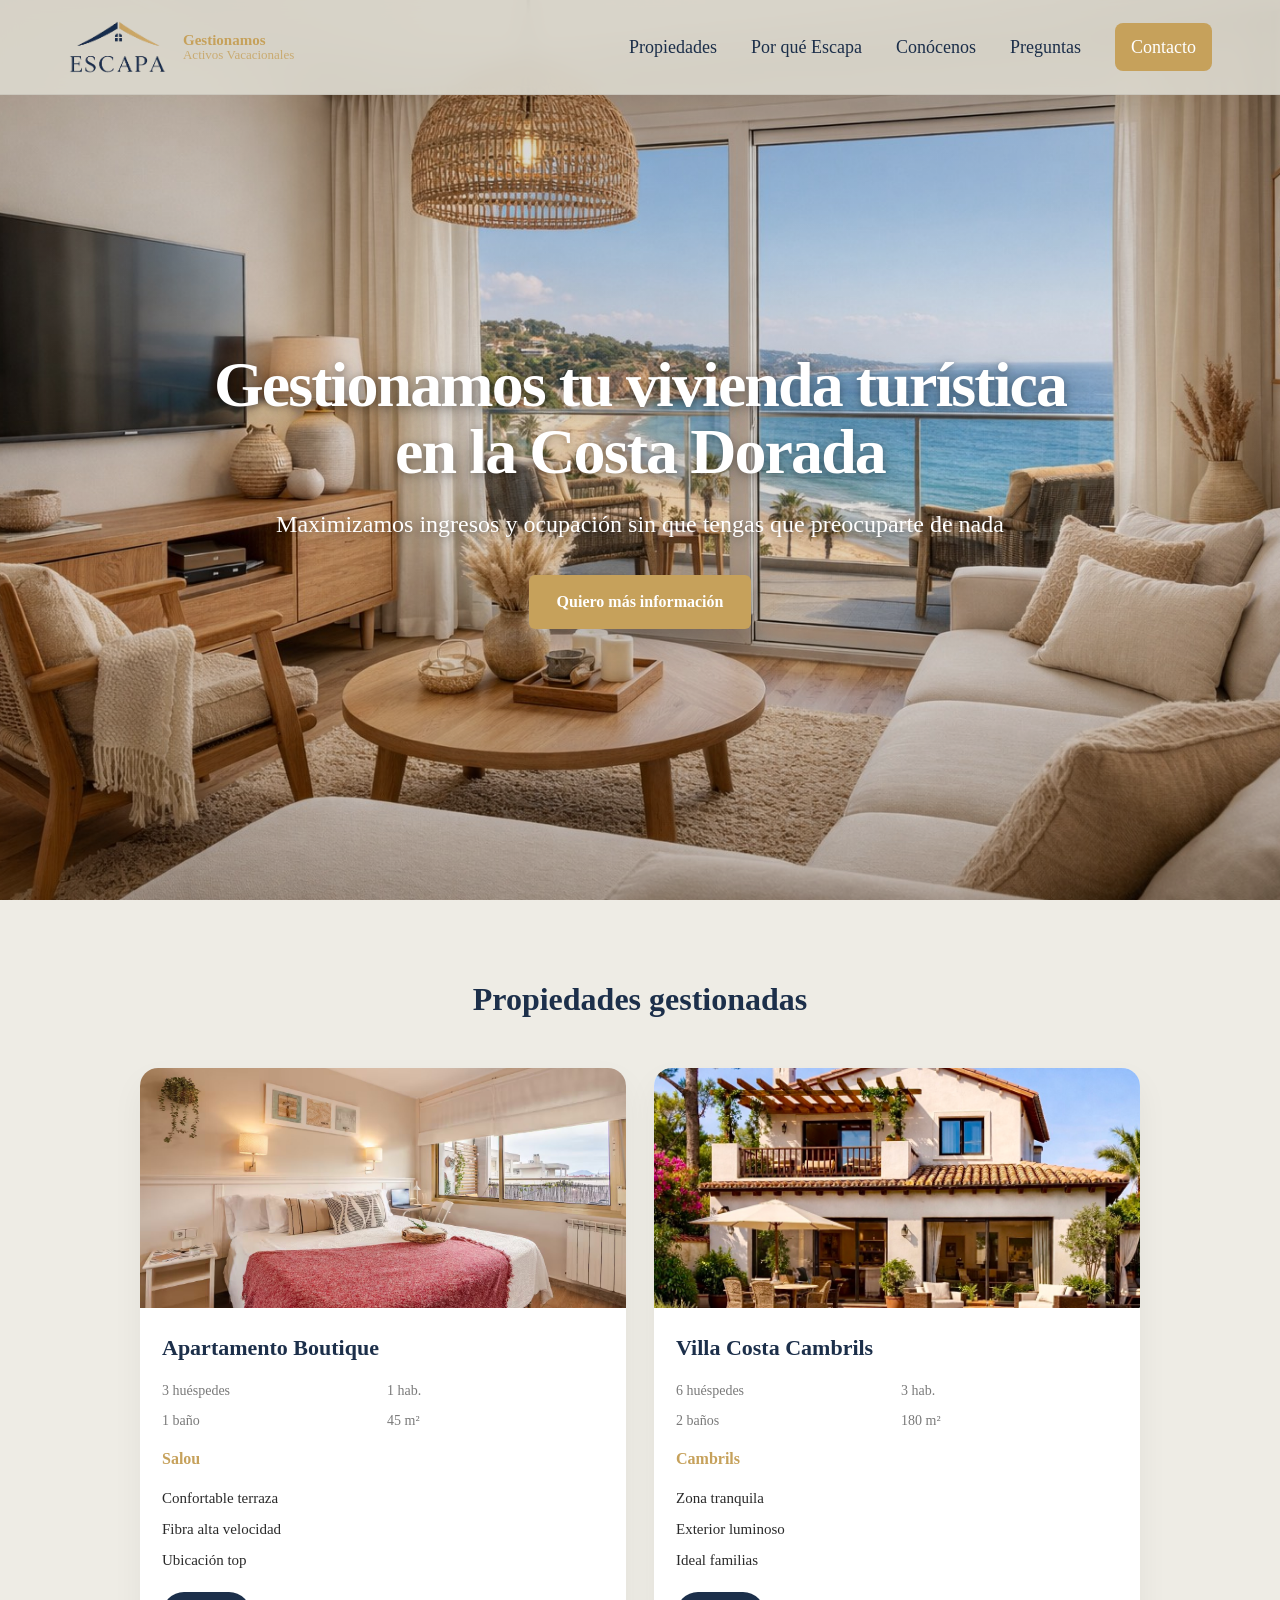
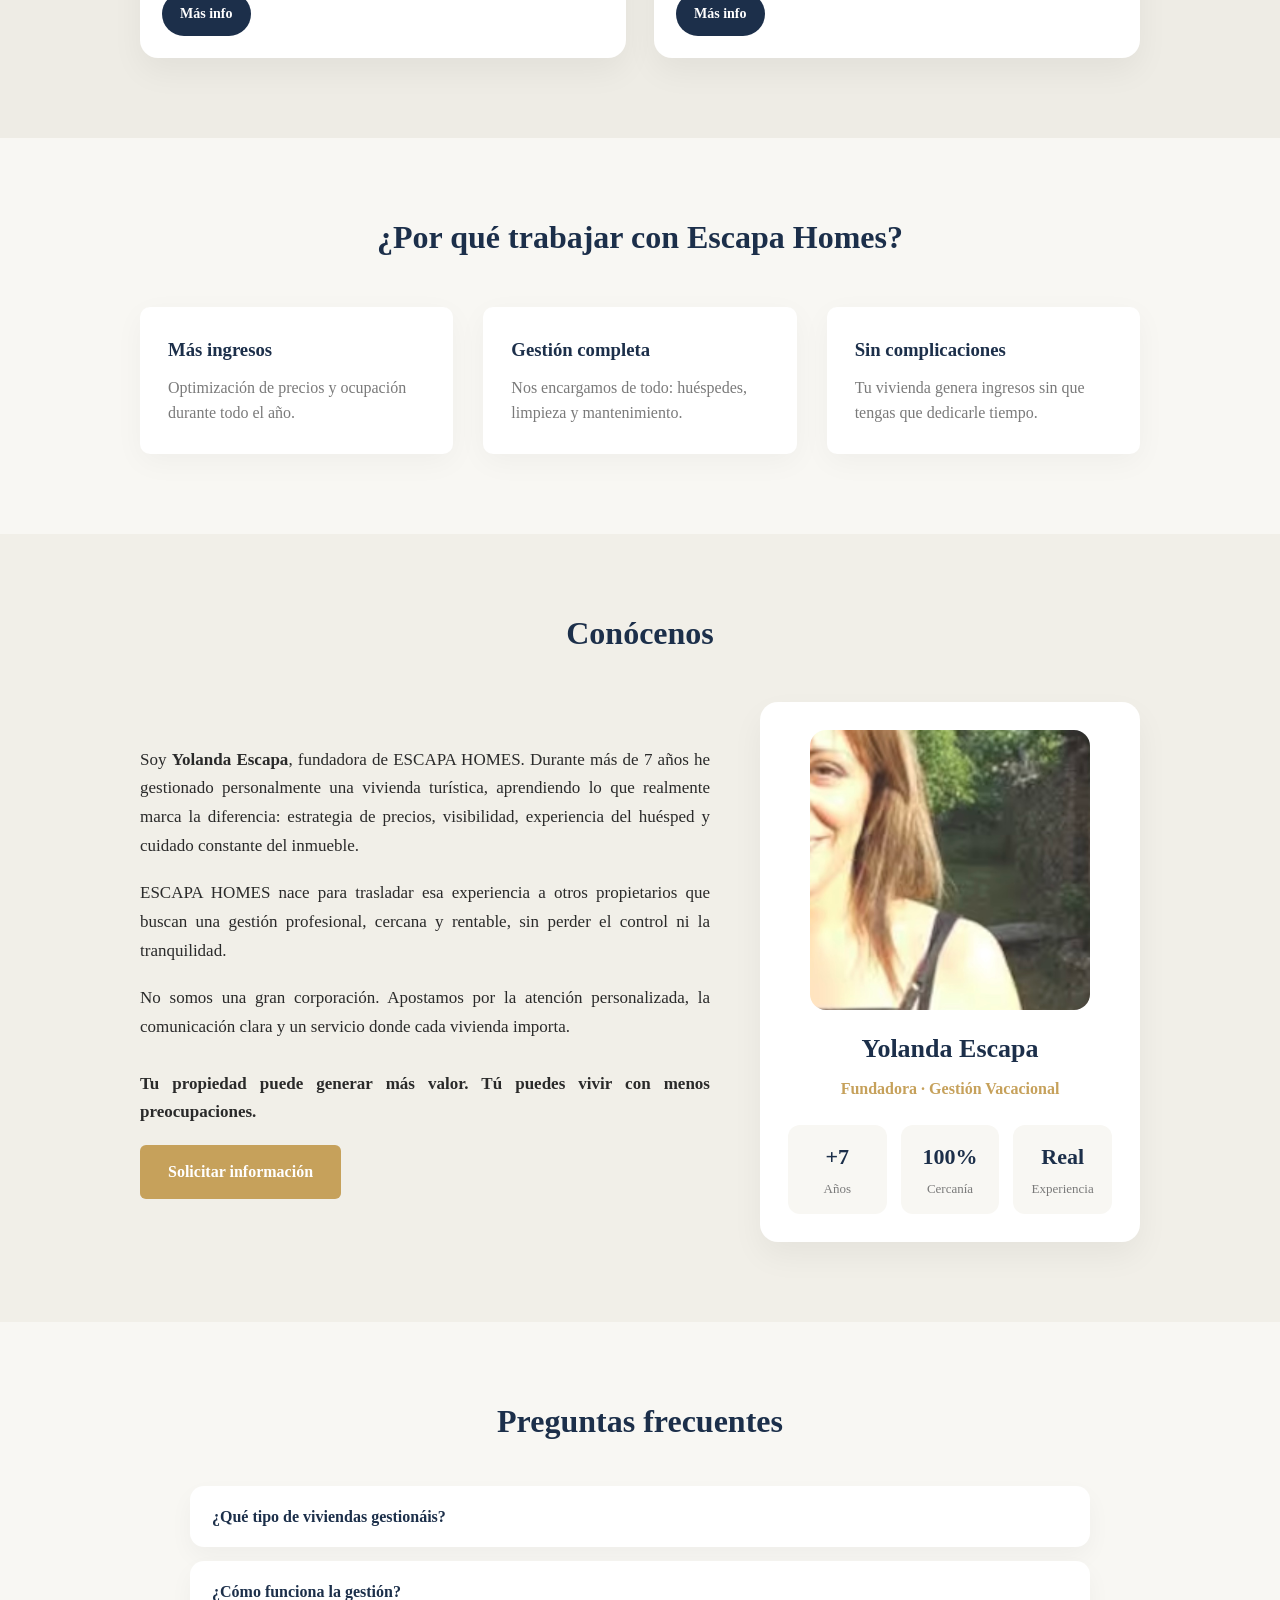
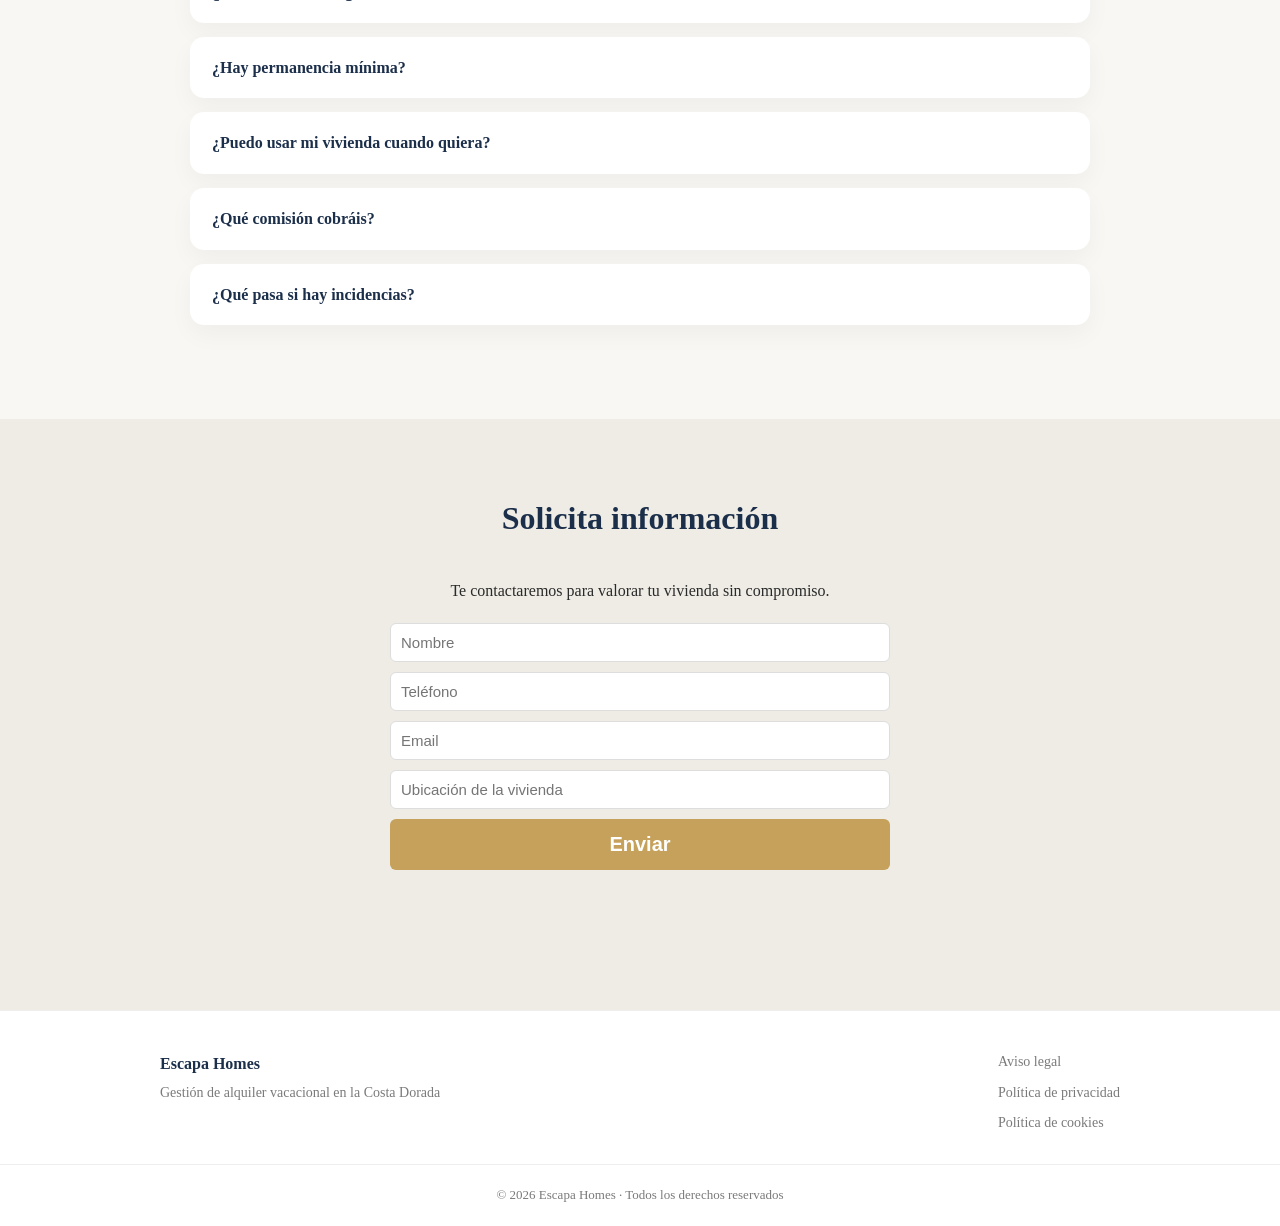
==== index.html @ 03f33bbc "Mejoras variasv2" ====
<!DOCTYPE html>
<html lang="es">

<head>
  <meta charset="UTF-8">
  <meta name="viewport" content="width=device-width, initial-scale=1.0">
  
  <title>Escapa Homes | Gestión de alquiler vacacional en Salou y Costa Dorada</title>
  
  <meta name="description" content="Gestionamos viviendas turísticas en Salou, Cambrils y Costa Dorada para maximizar ingresos, ocupación y tranquilidad del propietario. Servicio profesional de alquiler vacacional sin complicaciones.">
  
  <meta name="robots" content="index,follow,max-image-preview:large,max-snippet:-1,max-video-preview:-1">
  <meta name="author" content="Escapa Homes">
  <meta name="theme-color" content="#1C2F4A">
  
  <link rel="canonical" href="https://escapahomes.com/">
  <link rel="icon" href="/favicon.png">
  <link rel="apple-touch-icon" href="/favicon.png">
  <link rel="stylesheet" href="/css/styles.css">
  
  <!-- GEO / LOCAL SEO -->
  <meta name="geo.region" content="ES-CT">
  <meta name="geo.placename" content="Salou">
  <meta name="geo.position" content="41.0766;1.1416">
  <meta name="ICBM" content="41.0766,1.1416">
  
  <!-- OPEN GRAPH -->
  <meta property="og:locale" content="es_ES">
  <meta property="og:type" content="website">
  <meta property="og:site_name" content="Escapa Homes">
  <meta property="og:title" content="Escapa Homes | Gestión de alquiler vacacional en Costa Dorada">
  <meta property="og:description" content="Maximizamos ingresos y ocupación de tu vivienda turística en Salou, Cambrils y alrededores. Gestión profesional y cercana.">
  <meta property="og:url" content="https://escapahomes.com/">
  <meta property="og:image" content="https://escapahomes.com/img/og-escapa.jpg">
  <meta property="og:image:secure_url" content="https://escapahomes.com/img/og-escapa.jpg">
  <meta property="og:image:width" content="1200">
  <meta property="og:image:height" content="630">
  <meta property="og:image:alt" content="Escapa Homes - Gestión de alquiler vacacional en Costa Dorada">
  
  <!-- TWITTER / X -->
  <meta name="twitter:card" content="summary_large_image">
  <meta name="twitter:title" content="Escapa Homes | Gestión de alquiler vacacional">
  <meta name="twitter:description" content="Convierte tu vivienda en una fuente de ingresos optimizada en Costa Dorada.">
  <meta name="twitter:image" content="https://escapahomes.com/img/og-escapa.jpg">
  
  <!-- KEYWORDS (secundario, no crítico) -->
  <meta name="keywords" content="gestión alquiler vacacional Salou, gestión Airbnb Salou, gestión apartamentos Cambrils, alquiler turístico Costa Dorada, property management Salou, gestor Airbnb Cambrils">
  
  <!-- SCHEMA JSON-LD -->
  <script type="application/ld+json">
  {
    "@context":"https://schema.org",
    "@type":"LocalBusiness",
    "name":"Escapa Homes",
    "url":"https://escapahomes.com/",
    "image":"https://escapahomes.com/img/og-escapa.jpg",
    "description":"Gestión de viviendas turísticas en Salou, Cambrils y Costa Dorada para maximizar ingresos y ocupación.",
    "areaServed":[
      {"@type":"Place","name":"Salou"},
      {"@type":"Place","name":"Cambrils"},
      {"@type":"Place","name":"Costa Dorada"}
    ],
    "address":{
      "@type":"PostalAddress",
      "addressCountry":"ES",
      "addressRegion":"Tarragona"
    }
  }
  </script>
  
  </head>

<body>

  <header class="site-header">

    <nav class="nav">
      <div class="nav-inner">
  
        <!-- IZQUIERDA -->
        <div class="brand">
  
          <img src="/img/logoEscapa2.png" alt="Escapa Homes" class="nav-logo">
  
          <div class="brand-text">
            <p class="brand-top">Gestionamos</p>
            <p class="brand-bottom">Activos Vacacionales</p>
          </div>
  
        </div>
  
        <!-- DESKTOP -->
        <div class="nav-right">
          <a href="#propiedades">Propiedades</a>
          <a href="#servicios">Por qué Escapa</a>
          <a href="#conocenos">Conócenos</a>
          <a href="#faq">Preguntas</a>
          <a href="#formulario" class="nav-cta">Contacto</a>
        </div>
  
        <!-- MOBILE BUTTON -->
        <button class="menu-toggle" aria-label="Abrir menú">
          <span></span>
          <span></span>
          <span></span>
        </button>
  
      </div>
  
      <!-- MOBILE MENU -->
      <div class="mobile-menu">
        <a href="#propiedades">Propiedades</a>
        <a href="#servicios">Por qué Escapa</a>
        <a href="#conocenos">Conócenos</a>
        <a href="#faq">Preguntas</a>
        <a href="#formulario">Contacto</a>
      </div>
  
    </nav>
  
  </header>

  <section class="hero">
    <div class="hero-bg"></div>
    <div class="hero-overlay"></div>
    <div class="hero-content">
      <h1>Gestionamos tu vivienda turística en la Costa Dorada</h1>
      <p>
        Maximizamos ingresos y ocupación sin que tengas que preocuparte de nada
      </p>
      <a href="#formulario" class="cta hero-cta">
        Quiero más información
      </a>
    </div>
  </section>

  <section class="section" id="propiedades">
    <div class="section-inner">
  
      <h2>Propiedades gestionadas</h2>
  
      <div class="propiedades-grid">
  
        <article class="property-card">
          <img src="img/vivienda1.jpg" alt="Ático Premium">
  
          <div class="property-body">
            <h3>Apartamento Boutique</h3>
  
            <div class="property-meta">
              <span>3 huéspedes</span>
              <span>1 hab.</span>
              <span>1 baño</span>
              <span>45 m²</span>
            </div>
  
            <p class="property-location">Salou</p>
  
            <ul class="property-list">
              <li>Confortable terraza</li>
              <li>Fibra alta velocidad</li>
              <li>Ubicación top</li>
            </ul>
  
            <a href="#" class="property-btn">Más info</a>
          </div>
        </article>
  
        <article class="property-card">
          <img src="img/vivienda2.jpg" alt="Casa Boutique">
  
          <div class="property-body">
            <h3>Villa Costa Cambrils</h3>
  
            <div class="property-meta">
              <span>6 huéspedes</span>
              <span>3 hab.</span>
              <span>2 baños</span>
              <span>180 m²</span>
            </div>
  
            <p class="property-location">Cambrils</p>
  
            <ul class="property-list">
              <li>Zona tranquila</li>
              <li>Exterior luminoso</li>
              <li>Ideal familias</li>
            </ul>
  
            <a href="#" class="property-btn">Más info</a>
          </div>
        </article>
  
      </div>
  
    </div>
  </section>


<section class="section" id="servicios">
  <div class="section-inner">
  <h2>¿Por qué trabajar con Escapa Homes?</h2>
  <div class="grid">
    <div class="card">
      <h3>Más ingresos</h3>
      <p>Optimización de precios y ocupación durante todo el año.</p>
    </div>
    <div class="card">
      <h3>Gestión completa</h3>
      <p>Nos encargamos de todo: huéspedes, limpieza y mantenimiento.</p>
    </div>
    <div class="card">
      <h3>Sin complicaciones</h3>
      <p>Tu vivienda genera ingresos sin que tengas que dedicarle tiempo.</p>
    </div>
  </div>
  </div>
</section>


<section class="section" id="conocenos">
  <div class="section-inner">

    <h2>Conócenos</h2>

    <div class="about-grid">

      <div class="about-text">
        <p>
          Soy <strong>Yolanda Escapa</strong>, fundadora de ESCAPA HOMES.
          Durante más de 7 años he gestionado personalmente una vivienda turística,
          aprendiendo lo que realmente marca la diferencia: estrategia de precios,
          visibilidad, experiencia del huésped y cuidado constante del inmueble.
        </p>

        <p>
          ESCAPA HOMES nace para trasladar esa experiencia a otros propietarios que
          buscan una gestión profesional, cercana y rentable, sin perder el control
          ni la tranquilidad.
        </p>

        <p>
          No somos una gran corporación. Apostamos por la atención personalizada,
          la comunicación clara y un servicio donde cada vivienda importa.
        </p>

        <p class="about-highlight">
          Tu propiedad puede generar más valor. Tú puedes vivir con menos preocupaciones.
        </p>

        <a href="#formulario" class="cta">Solicitar información</a>
      </div>

      <div class="about-card">
        <img src="img/yolanda.jpg" alt="Yolanda Escapa">

        <h3>Yolanda Escapa</h3>
        <p class="about-role">Fundadora · Gestión Vacacional</p>

        <div class="about-stats">
          <div>
            <strong>+7</strong>
            <span>Años</span>
          </div>

          <div>
            <strong>100%</strong>
            <span>Cercanía</span>
          </div>

          <div>
            <strong>Real</strong>
            <span>Experiencia</span>
          </div>
        </div>
      </div>

    </div>

  </div>
</section>


<section class="section" id="faq">
  <div class="section-inner">

    <h2>Preguntas frecuentes</h2>

    <div class="faq-list">

      <details>
        <summary>¿Qué tipo de viviendas gestionáis?</summary>
        <p>
          Viviendas con potencial turístico: apartamentos bien ubicados,
          casas familiares, villas y propiedades atractivas para estancias vacacionales.
        </p>
      </details>

      <details>
        <summary>¿Cómo funciona la gestión?</summary>
        <p>
          Nos ocupamos de reservas, precios, comunicación con huéspedes,
          coordinación de limpiezas y seguimiento operativo.
        </p>
      </details>

      <details>
        <summary>¿Hay permanencia mínima?</summary>
        <p>
          No trabajamos con permanencias rígidas. La colaboración se plantea
          con claridad y condiciones transparentes.
        </p>
      </details>

      <details>
        <summary>¿Puedo usar mi vivienda cuando quiera?</summary>
        <p>
          Sí. Las fechas de uso propio se coordinan previamente según el modelo
          de gestión acordado.
        </p>
      </details>

      <details>
        <summary>¿Qué comisión cobráis?</summary>
        <p>
          Depende del tipo de colaboración y de la vivienda.
          Siempre se explica de forma clara antes de empezar.
        </p>
      </details>

      <details>
        <summary>¿Qué pasa si hay incidencias?</summary>
        <p>
          Coordinamos la atención y buscamos solución rápida con seguimiento
          continuo para proteger la experiencia del huésped y tu tranquilidad.
        </p>
      </details>

    </div>

  </div>
</section>


<section class="section" id="formulario">
  <div class="section-inner">
  <h2>Solicita información</h2>
  <p style="text-align:center;margin-bottom:20px;">
    Te contactaremos para valorar tu vivienda sin compromiso.
  </p>

  <form style="max-width:500px;margin:auto;">
    <input type="text" placeholder="Nombre" required style="width:100%;padding:10px;margin-bottom:10px;">
    <input type="phone" placeholder="Teléfono" required style="width:100%;padding:10px;margin-bottom:10px;">
    <input type="email" placeholder="Email" required style="width:100%;padding:10px;margin-bottom:10px;">
    <input type="text" placeholder="Ubicación de la vivienda" style="width:100%;padding:10px;margin-bottom:10px;">
    <button class="cta" style="width:100%;border:none;">Enviar</button>
  </form>
  </div>
</section>

<footer class="footer">

    <div class="footer-container">
  
      <!-- Marca -->
      <div class="footer-brand">
        <p class="footer-title">Escapa Homes</p>
        <p class="footer-desc">
          Gestión de alquiler vacacional en la Costa Dorada
        </p>
      </div>
  
      <!-- Legal -->
      <div class="footer-legal">
        <a href="/aviso-legal.html">Aviso legal</a>
        <a href="/privacidad.html">Política de privacidad</a>
        <a href="/cookies.html">Política de cookies</a>
      </div>
  
    </div>
  
    <!-- Bottom -->
    <div class="footer-bottom">
      © <span id="year"></span> Escapa Homes · Todos los derechos reservados
    </div>
  
  </footer>
  
<script src="/js/main.js"></script>
</body>
</html>
---- css/styles.css ----
:root{
  --bg:#EEECE5;          
  --primary:#1C2F4A;     
  --accent:#C6A15B;      
  --text:#2A2A2A;        
  --muted:#7A7A7A;       /* --bg:#f6efe1; --primary:#131F3C; --accent:#BE9350; --text:#2b2b2b; --muted:#6b6b6b; */
}

section{
  scroll-margin-top:30px;
}

#servicios{
  background:#F8F7F3;
  width:100%;
}

  *{
    margin:0;
    padding:0;
    box-sizing:border-box;
  }
  
  body{
    font-family:-apple-system,BlinkMacSystemFont,"Segoe UI",Roboto;
    background:var(--bg);
    color:var(--text);
    line-height:1.6;
    -webkit-font-smoothing:antialiased;
  }
  
  header{
    display:flex;
    justify-content:center;
  }

/* HEADER */

.site-header{
  position:fixed;
  top:0;
  left:0;
  width:100%;
  z-index:1000;
}

.nav{
  width:100%;
  backdrop-filter:blur(10px);
  background:rgba(220,216,206,0.92);
  border-bottom:1px solid rgba(0,0,0,0.06);
}

.nav-inner{
  max-width:1200px;
  margin:auto;
  padding:18px 28px;

  display:flex;
  align-items:center;
  justify-content:space-between;
}

/* BRAND */

.brand{
  display:flex;
  align-items:center;
  gap:16px;
}

.nav-logo{
  height:58px;
  width:auto;
  object-fit:contain;
}

.brand-text{
  line-height:1.1;
}

.brand-top{
  font-size:15px;
  font-weight:600;
  color:var(--accent);
}

.brand-bottom{
  font-size:13px;
  color:var(--accent);
  opacity:.8;
}

/* LINKS */

.nav-right{
  display:flex;
  align-items:center;
  gap:34px;
}

.nav-right a{
  text-decoration:none;
  color:var(--primary);
  font-size:18px;
  font-weight:500;
  transition:opacity .2s ease;
}

.nav-right a:hover{
  opacity:.7;
}

.nav-cta{
  background:var(--accent);
  color:#fff !important;
  padding:10px 16px;
  border-radius:8px;
  font-weight:600;
}

/* MOBILE BUTTON */

.menu-toggle{
  display:none;
  width:44px;
  height:44px;
  border:none;
  background:#fff;
  border-radius:12px;
  cursor:pointer;

  align-items:center;
  justify-content:center;
  flex-direction:column;
  gap:5px;

  box-shadow:0 6px 20px rgba(0,0,0,0.06);
}

.menu-toggle span{
  width:18px;
  height:2px;
  background:var(--primary);
  display:block;
}

/* MOBILE MENU */

.mobile-menu{
  display:none;
  padding:0 20px 20px;
}

.mobile-menu a{
  display:block;
  background:#fff;
  margin-top:8px;
  padding:14px 16px;
  border-radius:12px;
  text-decoration:none;
  color:var(--primary);
  box-shadow:0 8px 20px rgba(0,0,0,0.04);
}

/* HERO OFFSET */

.hero{
  padding-top:120px;
}

/* RESPONSIVE */

@media(max-width:992px){

  .nav-right{
    display:none;
  }

  .menu-toggle{
    display:flex;
  }

  .mobile-menu.active{
    display:block;
  }

  .brand-text{
    display:none;
  }

  .nav-logo{
    height:54px;
  }
}
  
/* HERO PREMIUM */

.hero{
  position:relative;
  width:100%;
  min-height:100vh;
  overflow:hidden;

  display:flex;
  align-items:center;
  justify-content:center;
  text-align:center;

  padding:140px 20px 60px;
}

/* Imagen fondo */

.hero-bg{
  position:absolute;
  inset:0;

  background-image:url('/img/fotoPortada2.jpg');
  background-size:cover;
  background-position:center center;
  background-repeat:no-repeat;

  transform:scale(1.03);
}

/* Overlay suave SOLO para lectura */

.hero-overlay{
  position:absolute;
  inset:0;

  background:linear-gradient(
    to bottom,
    rgba(0,0,0,0.18),
    rgba(0,0,0,0.08),
    rgba(0,0,0,0.22)
  );
}

/* Contenido */

.hero-content{
  position:relative;
  z-index:2;
  max-width:880px;
  margin:auto;
}

.hero h1{
  font-size:64px;
  line-height:1.05;
  font-weight:600;
  letter-spacing:-0.03em;
  color:#fff;
  margin-bottom:22px;
  text-shadow:
    0 2px 8px rgba(0,0,0,0.35),
    0 8px 30px rgba(0,0,0,0.28);
}

.hero p{
  font-size:24px;
  line-height:1.4;
  max-width:760px;
  margin:0 auto 34px;
  color:#fff;
  font-weight:400;
  text-shadow:
    0 2px 6px rgba(0,0,0,0.30),
    0 6px 18px rgba(0,0,0,0.22);
}

/* CTA especial hero */

.hero-cta{
  font-size:16px;
  padding:15px 28px;
  border-radius:10px;

  box-shadow:0 12px 30px rgba(0,0,0,0.18);
}

/* RESPONSIVE */

@media(max-width:992px){

  .hero{
    padding-top:130px;
  }

  .hero h1{
    font-size:46px;
  }

  .hero p{
    font-size:20px;
  }
}

@media(max-width:768px){

  .hero{
    min-height:92vh;
    padding:120px 20px 50px;
  }

  .hero-bg{
    background-position:center center;
  }

  .hero h1{
    font-size:34px;
    line-height:1.12;
  }

  .hero p{
    font-size:18px;
    margin-bottom:28px;
  }

  .hero-cta{
    width:100%;
    max-width:320px;
  }
}

#propiedades h2{
  text-align:center;
  color:var(--primary);
  font-size:32px;
  margin-bottom:50px;
}

.propiedades-grid{
  display:grid;
  grid-template-columns:repeat(2,1fr);
  gap:28px;
}

.property-card{
  background:#fff;
  border-radius:18px;
  overflow:hidden;
  box-shadow:0 14px 32px rgba(0,0,0,0.05);
  transition:transform .25s ease;
}

.property-card:hover{
  transform:translateY(-4px);
}

.property-card img{
  width:100%;
  height:240px;
  object-fit:cover;
  display:block;
}

.property-body{
  padding:22px;
}

.property-body h3{
  font-size:22px;
  color:var(--primary);
  margin-bottom:14px;
}

.property-meta{
  display:grid;
  grid-template-columns:1fr 1fr;
  gap:8px;
  font-size:14px;
  color:var(--muted);
  margin-bottom:14px;
}

.property-location{
  color:var(--accent);
  font-weight:600;
  margin-bottom:14px;
}

.property-list{
  list-style:none;
  padding:0;
  margin:0 0 20px;
}

.property-list li{
  font-size:15px;
  color:var(--text);
  margin-bottom:7px;
}

.property-btn{
  display:inline-block;
  padding:11px 18px;
  background:var(--primary);
  color:#fff;
  text-decoration:none;
  border-radius:999px;
  font-size:14px;
  font-weight:600;
}

.property-btn:hover{
  opacity:.92;
}

@media(max-width:992px){
  .propiedades-grid{
    grid-template-columns:1fr 1fr;
  }
}

@media(max-width:768px){
  .propiedades-grid{
    grid-template-columns:1fr;
  }

  #propiedades h2{
    font-size:28px;
  }
}



  /* CTA */
  
  .cta{
    display:inline-block;
    background:var(--accent);
    color:white;
    padding:14px 28px;
    border-radius:6px;
    text-decoration:none;
    font-weight:600;
    transition:all 0.2s ease;
  }
  
  .cta:hover{
    opacity:0.9;
  }
  
  /* SECTIONS */
  
  .section{
    padding:80px 20px;
  }
  
  .section-inner{
    max-width:1000px;
    margin:auto;
  }
  
  .section h2{
    text-align:center;
    color:var(--primary);
    font-size:32px;
    margin-bottom:50px;
    font-weight:600;
    line-height:1.2;
  }
  
  /* GRID */
  
  .grid{
    display:grid;
    grid-template-columns:repeat(3,1fr);
    gap:30px;
  }
  
  /* CARDS */
  
  .card{
    background:white;
    padding:28px;
    border-radius:10px;
    box-shadow:0 8px 30px rgba(0,0,0,0.04);
    transition:transform 0.2s ease;
  }
  
  .card:hover{
    transform:translateY(-3px);
  }
  
  .card h3{
    margin-bottom:10px;
    color:var(--primary);
  }
  
  .card p{
    color:var(--muted);
  }


/* CONOCENOS */

#conocenos{
  background:#F1EFE8;
}

.about-grid{
  display:grid;
  grid-template-columns:1.2fr .8fr;
  gap:50px;
  align-items:center;
}

.about-text p{
  margin-bottom:18px;
  color:var(--text);
  line-height:1.7;
  font-size:17px;
  text-align:justify;
}

.about-highlight{
  font-size:20px;
  color:var(--primary);
  font-weight:600;
  margin:28px 0;
}

.about-card{
  background:#fff;
  border-radius:18px;
  padding:28px;
  text-align:center;
  box-shadow:0 14px 32px rgba(0,0,0,0.05);
}

.about-card img{
  width:100%;
  max-width:280px;
  height:280px;
  object-fit:cover;
  border-radius:16px;
  margin:0 auto 18px;
  display:block;
}

.about-card h3{
  color:var(--primary);
  font-size:26px;
  margin-bottom:6px;
}

.about-role{
  color:var(--accent);
  font-weight:600;
  margin-bottom:24px;
}

.about-stats{
  display:grid;
  grid-template-columns:repeat(3,1fr);
  gap:14px;
}

.about-stats div{
  background:#F8F7F3;
  padding:14px 8px;
  border-radius:12px;
}

.about-stats strong{
  display:block;
  font-size:22px;
  color:var(--primary);
}

.about-stats span{
  font-size:13px;
  color:var(--muted);
}

/* FAQ */
#faq{
  background:#F8F7F3;
}

#faq h2{
  text-align:center;
  color:var(--primary);
  font-size:32px;
  margin-bottom:45px;
}

.faq-list{
  max-width:900px;
  margin:auto;
}

.faq-list details{
  background:#fff;
  border-radius:14px;
  padding:18px 22px;
  margin-bottom:14px;
  box-shadow:0 10px 24px rgba(0,0,0,0.04);
}

.faq-list summary{
  cursor:pointer;
  font-weight:600;
  color:var(--primary);
  list-style:none;
}

.faq-list summary::-webkit-details-marker{
  display:none;
}

.faq-list p{
  margin-top:14px;
  color:var(--text);
  line-height:1.6;
}

/* RESPONSIVE */

@media(max-width:900px){
  .about-grid{
    grid-template-columns:1fr;
  }

  .about-card{
    max-width:420px;
    margin:auto;
  }
}

@media(max-width:768px){
  #faq h2,
  #conocenos h2{
    font-size:28px;
  }

  .about-text p{
    font-size:16px;
  }

  .about-highlight{
    font-size:18px;
  }

  .about-card img{
    height:240px;
  }
}

  
  /* FORM */
  
  form input{
    width:100%;
    padding:12px;
    margin-bottom:12px;
    border-radius:6px;
    border:1px solid #ddd;
    font-size:15px;
  }
  
  form input:focus{
    outline:none;
    border-color:var(--accent);
  }

  #formulario h2{
    text-align:center;
    color:var(--primary);
    font-size:32px;
    margin-bottom:40px;
  }

  #formulario .cta{
    font-size:20px;
  }
  
  /* FOOTER */
  
  .footer{
    background:#fff;
    margin-top:60px;
    padding-top:40px;
    border-top:1px solid #eee;
  }
  
  .footer-container{
    max-width:1000px;
    margin:auto;
    padding:0 20px 30px;
    display:flex;
    justify-content:space-between;
    align-items:flex-start;
    gap:20px;
  }
  
  .footer-title{
    font-weight:600;
    color:var(--primary);
    margin-bottom:5px;
  }
  
  .footer-desc{
    font-size:14px;
    color:var(--muted);
  }
  
  .footer-legal{
    display:flex;
    flex-direction:column;
    gap:8px;
  }
  
  .footer-legal a{
    text-decoration:none;
    font-size:14px;
    color:var(--muted);
    transition:0.2s;
  }
  
  .footer-legal a:hover{
    color:var(--primary);
  }
  
  .footer-bottom{
    text-align:center;
    padding:20px;
    font-size:13px;
    color:var(--muted);
    border-top:1px solid #eee;
  }
  
  /* MOBILE */
  @media(max-width:768px){
    .footer-container{
      flex-direction:column;
      text-align:center;
      align-items:center;
    }
  
    .footer-legal{
      flex-direction:row;
      flex-wrap:wrap;
      justify-content:center;
    }
  }
  
  /* MOBILE */
  
  @media(max-width:768px){
    .grid{
      grid-template-columns:1fr;
    }
  
    .hero h1{
      font-size:28px;
    }
  
    .section{
      padding:60px 20px;
    }
  }
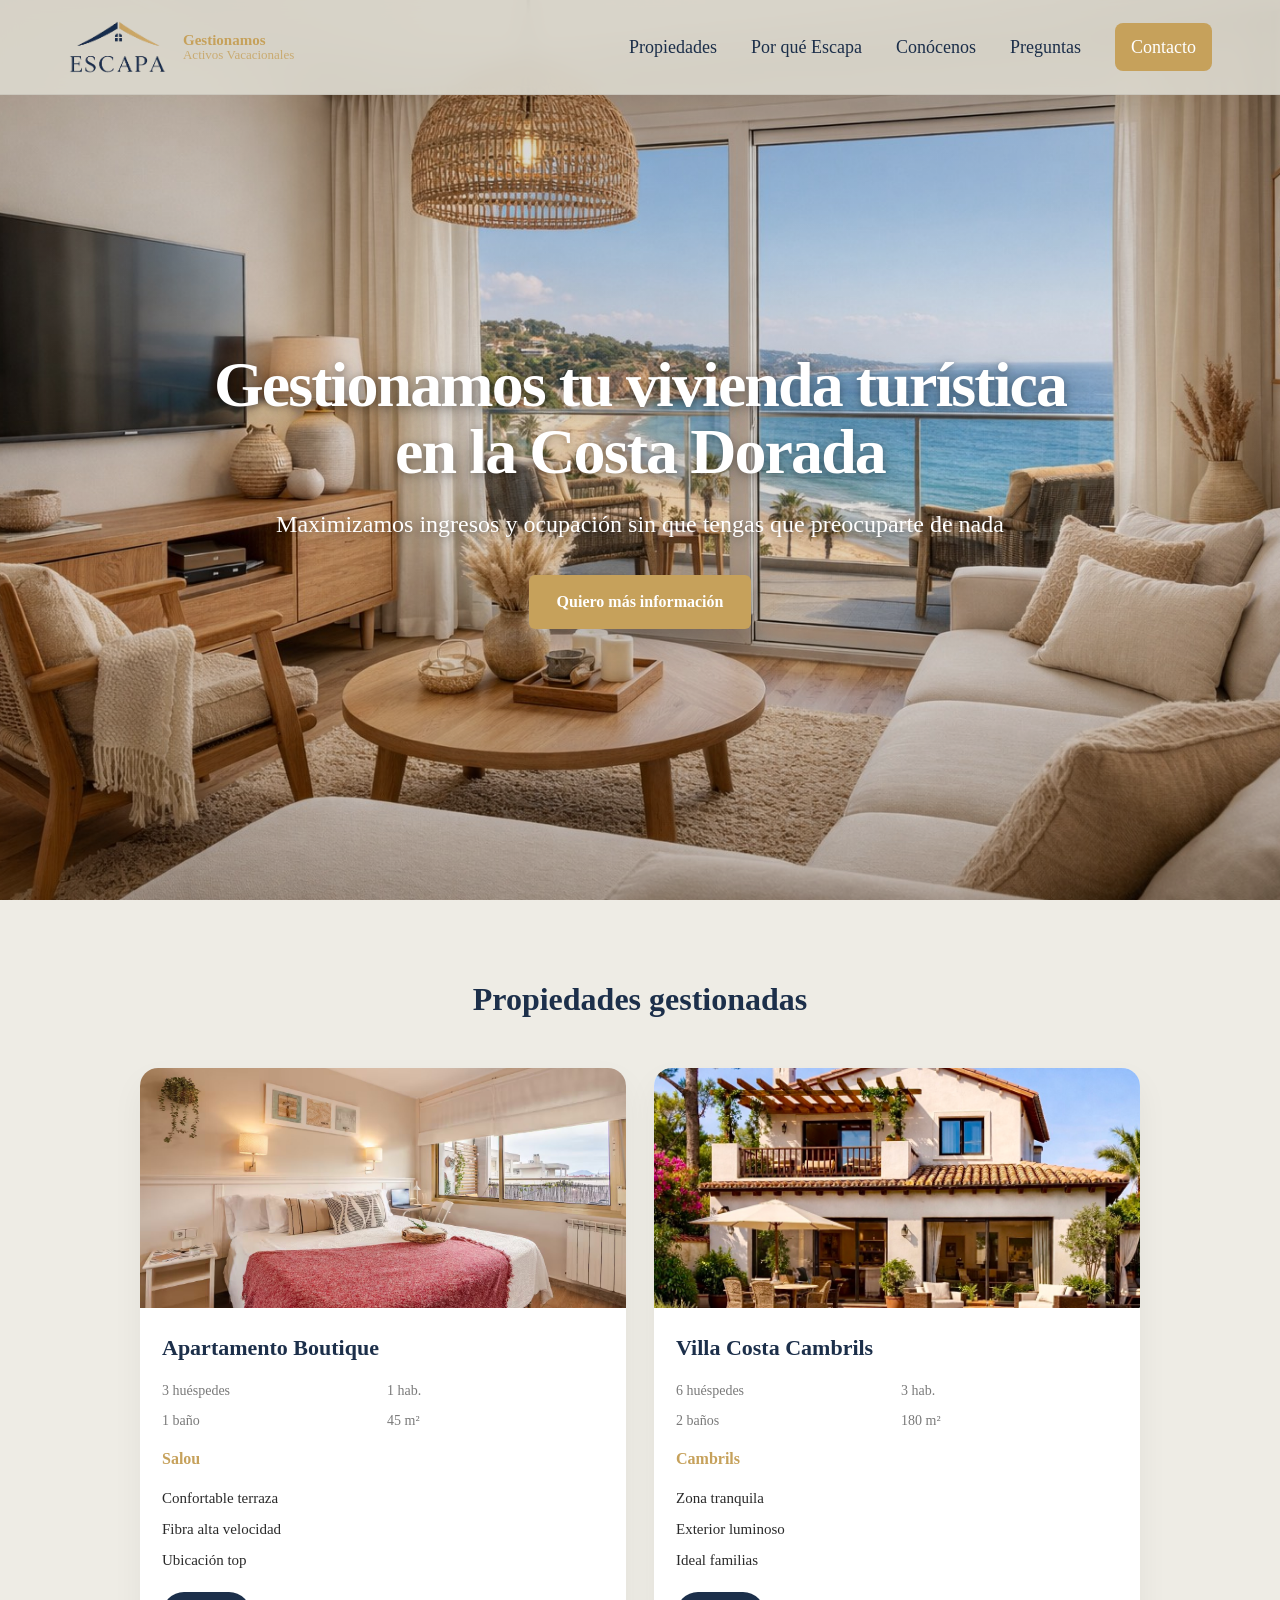
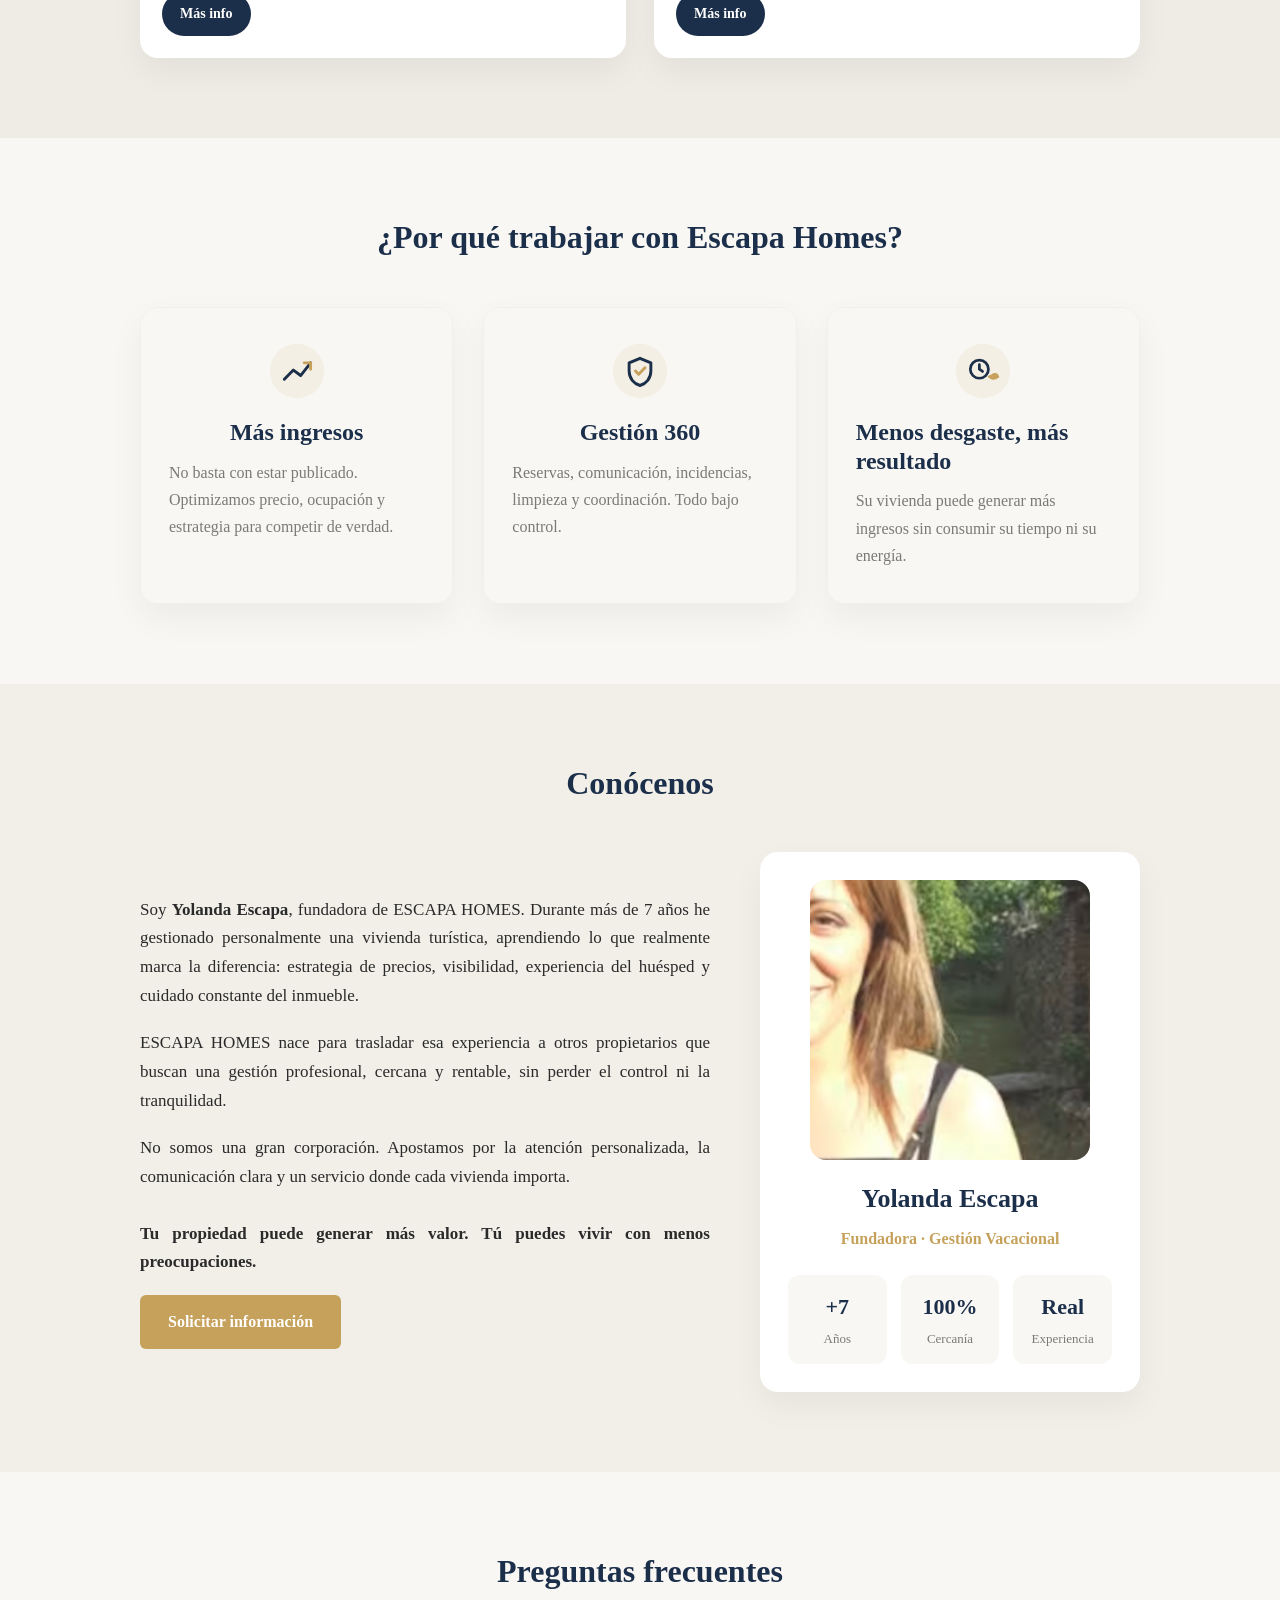
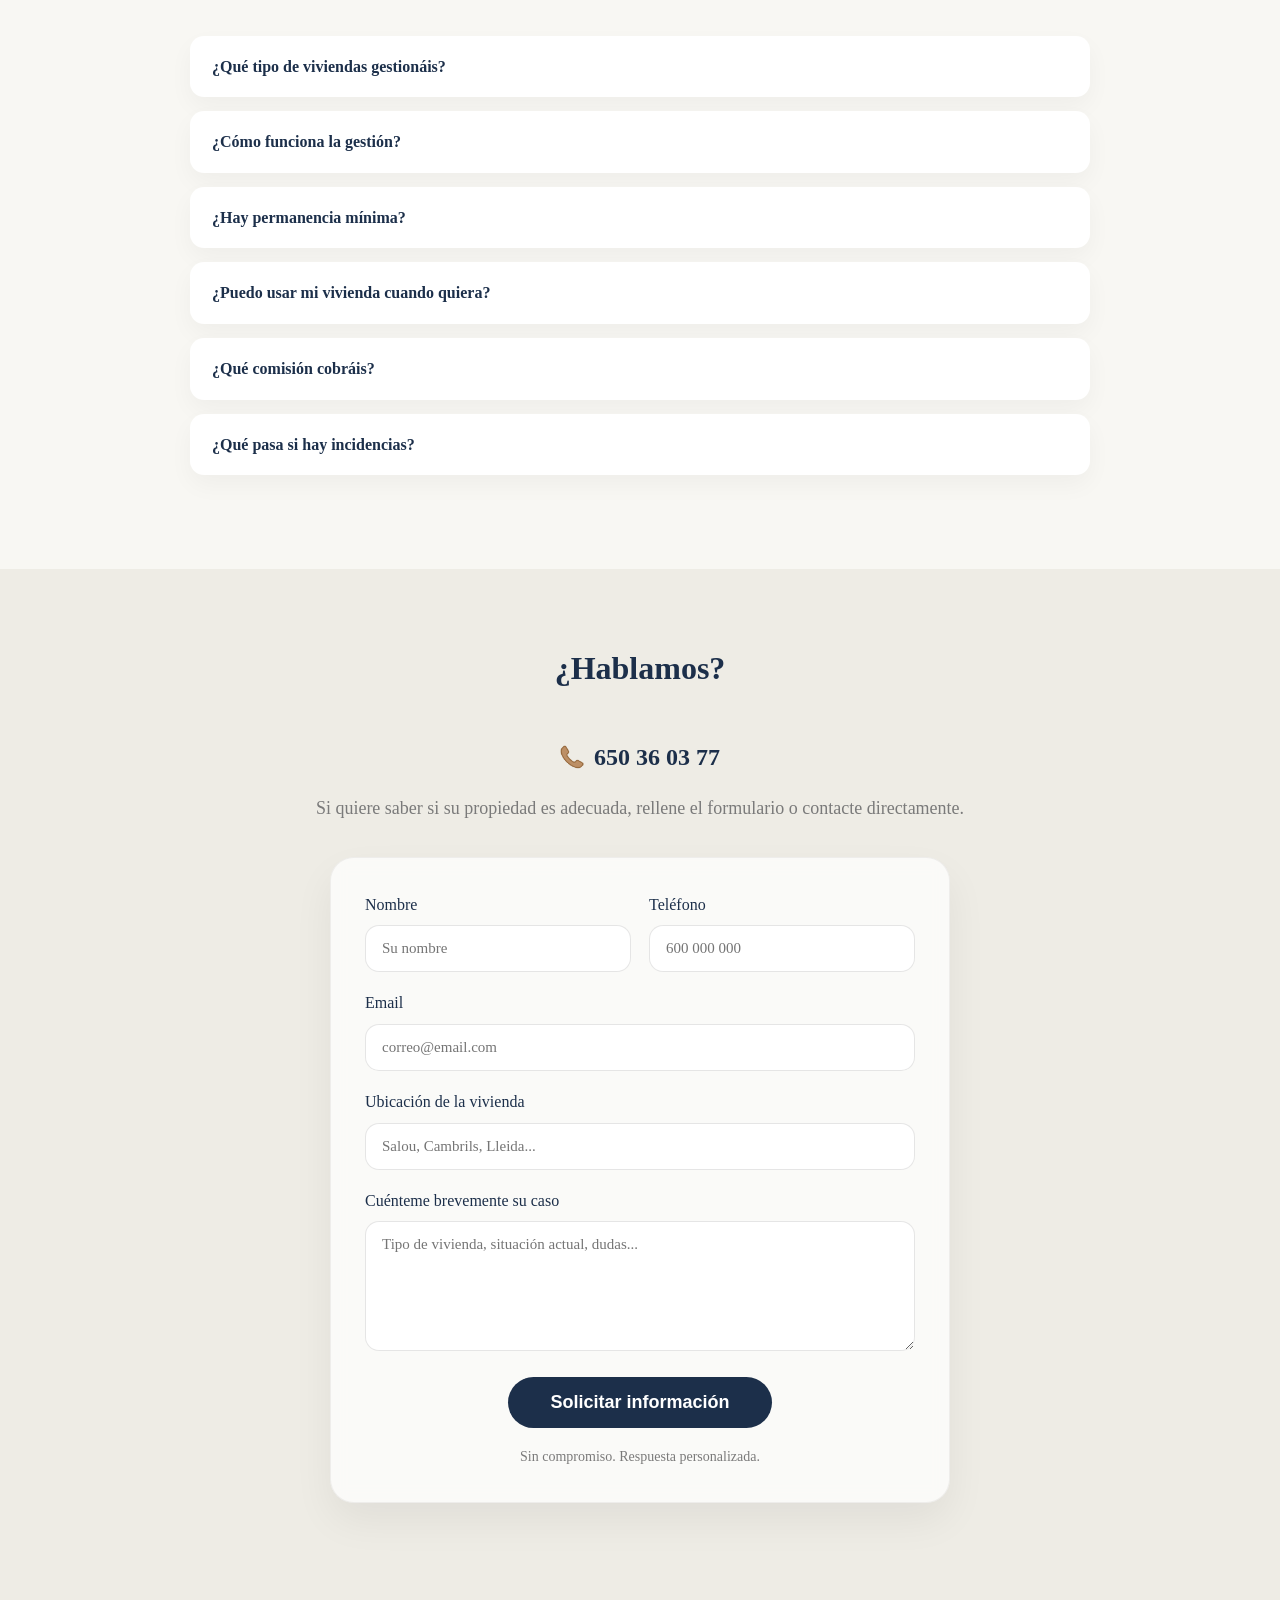
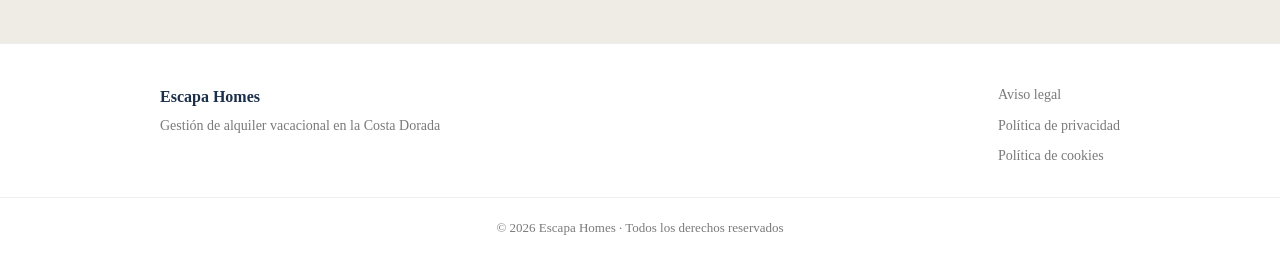
==== commit c28c10e4: "MVP" ====
--- a/index.html
+++ b/index.html
@@ -197,25 +197,71 @@
   </section>
 
 
-<section class="section" id="servicios">
-  <div class="section-inner">
-  <h2>¿Por qué trabajar con Escapa Homes?</h2>
-  <div class="grid">
-    <div class="card">
-      <h3>Más ingresos</h3>
-      <p>Optimización de precios y ocupación durante todo el año.</p>
-    </div>
-    <div class="card">
-      <h3>Gestión completa</h3>
-      <p>Nos encargamos de todo: huéspedes, limpieza y mantenimiento.</p>
-    </div>
-    <div class="card">
-      <h3>Sin complicaciones</h3>
-      <p>Tu vivienda genera ingresos sin que tengas que dedicarle tiempo.</p>
-    </div>
-  </div>
-  </div>
-</section>
+  <section class="section" id="servicios">
+    <div class="section-inner">
+  
+      <h2>¿Por qué trabajar con Escapa Homes?</h2>
+  
+      <div class="grid servicios-grid">
+  
+        <!-- CARD 1 -->
+        <div class="card service-card">
+          <div class="icon-wrap">
+            <svg class="icon-svg" viewBox="0 0 64 64" fill="none">
+              <circle cx="32" cy="32" r="30" fill="#F4EFE4"/>
+              <path d="M18 41L28 31L36 37L47 23" stroke="#1C2F4A" stroke-width="3.2" stroke-linecap="round" stroke-linejoin="round"/>
+              <path d="M40 23H47V30" stroke="#C6A15B" stroke-width="3.2" stroke-linecap="round" stroke-linejoin="round"/>
+            </svg>
+          </div>
+  
+          <h3>Más ingresos</h3>
+  
+          <p>
+            No basta con estar publicado. Optimizamos precio,
+            ocupación y estrategia para competir de verdad.
+          </p>
+        </div>
+  
+        <!-- CARD 2 -->
+        <div class="card service-card">
+          <div class="icon-wrap">
+            <svg class="icon-svg" viewBox="0 0 64 64" fill="none">
+              <circle cx="32" cy="32" r="30" fill="#F4EFE4"/>
+              <path d="M32 18L44 23V32C44 40 38.8 46 32 48C25.2 46 20 40 20 32V23L32 18Z" stroke="#1C2F4A" stroke-width="3.2" stroke-linejoin="round"/>
+              <path d="M27 32L30.5 35.5L37.5 28.5" stroke="#C6A15B" stroke-width="3.2" stroke-linecap="round" stroke-linejoin="round"/>
+            </svg>
+          </div>
+  
+          <h3>Gestión 360</h3>
+  
+          <p>
+            Reservas, comunicación, incidencias, limpieza y
+            coordinación. Todo bajo control.
+          </p>
+        </div>
+  
+        <!-- CARD 3 -->
+        <div class="card service-card">
+          <div class="icon-wrap">
+            <svg class="icon-svg" viewBox="0 0 64 64" fill="none">
+              <circle cx="32" cy="32" r="30" fill="#F4EFE4"/>
+              <circle cx="28" cy="30" r="10" stroke="#1C2F4A" stroke-width="3"/>
+              <path d="M28 25V30L31.5 32.5" stroke="#1C2F4A" stroke-width="3" stroke-linecap="round" stroke-linejoin="round"/>
+              <path d="M41 36C45 33 49 34 50 39C45 43 40 42 37 38C38 37.2 39.3 36.5 41 36Z" fill="#C6A15B"/>
+            </svg>
+          </div>
+  
+          <h3>Menos desgaste, más resultado</h3>
+  
+          <p>
+            Su vivienda puede generar más ingresos sin consumir
+            su tiempo ni su energía.
+          </p>
+        </div>
+  
+      </div>
+    </div>
+  </section>
 
 
 <section class="section" id="conocenos">
@@ -342,22 +388,154 @@
 </section>
 
 
-<section class="section" id="formulario">
+<!-- HTML -->
+<section class="section form-premium" id="formulario">
   <div class="section-inner">
-  <h2>Solicita información</h2>
-  <p style="text-align:center;margin-bottom:20px;">
-    Te contactaremos para valorar tu vivienda sin compromiso.
-  </p>
-
-  <form style="max-width:500px;margin:auto;">
-    <input type="text" placeholder="Nombre" required style="width:100%;padding:10px;margin-bottom:10px;">
-    <input type="phone" placeholder="Teléfono" required style="width:100%;padding:10px;margin-bottom:10px;">
-    <input type="email" placeholder="Email" required style="width:100%;padding:10px;margin-bottom:10px;">
-    <input type="text" placeholder="Ubicación de la vivienda" style="width:100%;padding:10px;margin-bottom:10px;">
-    <button class="cta" style="width:100%;border:none;">Enviar</button>
-  </form>
+    <h2>¿Hablamos?</h2>
+
+    <p class="form-phone">
+      <img src="/img/telf.png" alt="Teléfono">
+      650 36 03 77
+    </p>
+
+    <p class="form-intro">
+      Si quiere saber si su propiedad es adecuada, 
+      rellene el formulario o contacte directamente.
+    </p>
+
+    <!-- ESTADO FORMULARIO -->
+    <div id="formWrap">
+      <form
+        id="escapaForm"
+        action="https://submit.jotform.com/submit/261041259094050"
+        method="post"
+        class="premium-form"
+      >
+        <input type="hidden" name="formID" value="261041259094050">
+
+        <div class="form-grid">
+          <div class="field">
+            <label>Nombre</label>
+            <input
+              type="text"
+              name="q2_textbox0"
+              placeholder="Su nombre"
+              required
+            >
+          </div>
+
+          <div class="field">
+            <label>Teléfono</label>
+            <input
+              type="tel"
+              name="telefono"
+              placeholder="600 000 000"
+              required
+            >
+          </div>
+        </div>
+
+        <div class="field">
+          <label>Email</label>
+          <input
+            type="email"
+            name="q4_email2"
+            placeholder="correo@email.com"
+            required
+          >
+        </div>
+
+        <div class="field">
+          <label>Ubicación de la vivienda</label>
+          <input
+            type="text"
+            name="q5_textbox3"
+            placeholder="Salou, Cambrils, Lleida..."
+          >
+        </div>
+
+        <div class="field">
+          <label>Cuénteme brevemente su caso</label>
+          <textarea
+            name="q6_textarea4"
+            rows="5"
+            placeholder="Tipo de vivienda, situación actual, dudas..."
+          ></textarea>
+        </div>
+
+        <div class="form-submit">
+          <button type="submit" class="premium-btn" id="submitBtn">
+            Solicitar información
+          </button>
+        </div>
+
+        <p class="form-note">
+          Sin compromiso. Respuesta personalizada.
+        </p>
+      </form>
+    </div>
+
+    <!-- ESTADO SUCCESS -->
+    <div id="successBox" class="success-box" style="display:none;">
+      <div class="success-line">
+        <div class="success-icon">
+          <svg viewBox="0 0 24 24" fill="none" stroke="white" stroke-width="2.2" stroke-linecap="round" stroke-linejoin="round">
+            <path d="M20 6L9 17l-5-5"></path>
+          </svg>
+        </div>
+
+        <h3>Mensaje enviado correctamente</h3>
+      </div>
+
+      <p>
+        Gracias por contactar. Revisaremos su mensaje y le responderemos lo antes posible.
+      </p>
+
+      <button class="premium-btn secondary-btn" id="resetFormBtn">
+        Enviar otro mensaje
+      </button>
+    </div>
   </div>
 </section>
+
+<script>
+const form = document.getElementById("escapaForm");
+const formWrap = document.getElementById("formWrap");
+const successBox = document.getElementById("successBox");
+const submitBtn = document.getElementById("submitBtn");
+const resetBtn = document.getElementById("resetFormBtn");
+
+form.addEventListener("submit", async function(e){
+  e.preventDefault();
+
+  submitBtn.disabled = true;
+  submitBtn.textContent = "Enviando...";
+
+  const data = new FormData(form);
+
+  try{
+    await fetch(form.action, {
+      method: "POST",
+      body: data
+    });
+
+    form.reset();
+    formWrap.style.display = "none";
+    successBox.style.display = "block";
+
+  }catch(err){
+    alert("Ha ocurrido un error. Inténtelo de nuevo.");
+  }
+
+  submitBtn.disabled = false;
+  submitBtn.textContent = "Solicitar información";
+});
+
+resetBtn.addEventListener("click", function(){
+  successBox.style.display = "none";
+  formWrap.style.display = "block";
+});
+</script>
 
 <footer class="footer">
 
--- a/css/styles.css
+++ b/css/styles.css
@@ -474,26 +474,77 @@
   
   /* CARDS */
   
-  .card{
-    background:white;
-    padding:28px;
-    border-radius:10px;
-    box-shadow:0 8px 30px rgba(0,0,0,0.04);
-    transition:transform 0.2s ease;
-  }
-  
-  .card:hover{
-    transform:translateY(-3px);
-  }
-  
-  .card h3{
-    margin-bottom:10px;
-    color:var(--primary);
-  }
-  
-  .card p{
-    color:var(--muted);
-  }
+/* SERVICIOS (CARDS) */
+
+.servicios-grid{
+  gap:30px;
+}
+
+.service-card{
+  border-radius:18px;
+  padding:34px 28px;
+  box-shadow:0 14px 34px rgba(0,0,0,0.05);
+  transition:
+    transform .22s ease,
+    box-shadow .22s ease,
+    border-color .22s ease;
+  border:1px solid rgba(0,0,0,0.03);
+  display:flex;
+  flex-direction:column;
+  align-items:center;    
+}
+
+.service-card:hover{
+  transform:translateY(-6px);
+  box-shadow:0 22px 42px rgba(0,0,0,0.08);
+  border-color:rgba(198,161,91,0.28);
+}
+
+.icon-wrap{
+  margin-bottom:18px;
+}
+
+.icon-svg{
+  width:58px;
+  height:58px;
+  display:block;
+}
+
+.service-card h3{
+  margin-bottom:12px;
+  color:var(--primary);
+  font-size:24px;
+  line-height:1.2;
+  font-weight:600;
+}
+
+.service-card p{
+  color:var(--muted);
+  font-size:16px;
+  line-height:1.7;
+}
+
+/* MOBILE */
+
+@media(max-width:768px){
+
+  .service-card{
+    padding:28px 22px;
+  }
+
+  .service-card h3{
+    font-size:22px;
+  }
+
+  .service-card p{
+    font-size:15px;
+  }
+
+  .icon-svg{
+    width:54px;
+    height:54px;
+  }
+}
 
 
 /* CONOCENOS */
@@ -652,32 +703,211 @@
 }
 
   
-  /* FORM */
-  
-  form input{
+/* FORMULARIO */
+
+.form-premium .section-inner{
+  max-width:900px;
+}
+
+.form-phone{
+  display:flex;
+  align-items:center;
+  justify-content:center;
+  gap:10px;
+  font-size:24px;
+  font-weight:700;
+  color:var(--primary);
+  margin:0 0 18px;
+}
+
+.form-phone img{
+  width:24px;
+  height:24px;
+  object-fit:contain;
+}
+
+.form-intro{
+  max-width:700px;
+  margin:0 auto 34px;
+  text-align:center;
+  color:var(--muted);
+  font-size:18px;
+}
+
+.premium-form,
+.success-box{
+  max-width:620px;
+  margin:auto;
+  padding:34px;
+  background:rgba(255,255,255,0.72);
+  border:1px solid rgba(0,0,0,0.05);
+  border-radius:24px;
+  box-shadow:0 18px 40px rgba(0,0,0,0.06);
+  backdrop-filter:blur(8px);
+}
+
+.form-grid{
+  display:grid;
+  grid-template-columns:1fr 1fr;
+  gap:18px;
+}
+
+.field{
+  margin-bottom:18px;
+}
+
+.field label{
+  display:block;
+  margin-bottom:8px;
+  font-size:16px;
+  color:var(--primary);
+  font-weight:500;
+}
+
+.premium-form input,
+.premium-form select,
+.premium-form textarea{
+  width:100%;
+  padding:14px 16px;
+  border:1px solid rgba(0,0,0,0.10);
+  border-radius:14px;
+  background:#fff;
+  font-size:15px;
+  font-family:inherit;
+  color:var(--text);
+}
+
+.premium-form textarea{
+  resize:vertical;
+  min-height:130px;
+}
+
+.premium-form input:focus,
+.premium-form select:focus,
+.premium-form textarea:focus{
+  outline:none;
+  border-color:var(--accent);
+  box-shadow:0 0 0 3px rgba(198,161,91,0.15);
+}
+
+.form-submit{
+  text-align:center;
+  margin-top:8px;
+}
+
+.premium-btn{
+  border:none;
+  cursor:pointer;
+  display:inline-block;
+  background:var(--primary);
+  color:#fff;
+  padding:15px 42px;
+  border-radius:999px;
+  font-size:18px;
+  font-weight:600;
+  transition:all .2s ease;
+}
+
+.premium-btn:hover{
+  opacity:.92;
+  transform:translateY(-1px);
+}
+
+.premium-btn:disabled{
+  opacity:.65;
+  cursor:not-allowed;
+}
+
+.form-note{
+  margin-top:18px;
+  text-align:center;
+  font-size:14px;
+  color:var(--muted);
+}
+
+/* SUCCESS */
+
+.success-box{
+  text-align:center;
+}
+
+.success-line{
+  display:flex;
+  align-items:center;
+  justify-content:center;
+  gap:12px;
+  margin-bottom:18px;
+}
+
+.success-icon{
+  width:40px;
+  height:40px;
+  border-radius:50%;
+  background:linear-gradient(135deg,var(--accent),#a78649);
+  display:flex;
+  align-items:center;
+  justify-content:center;
+  box-shadow:0 8px 18px rgba(0,0,0,0.10);
+}
+
+.success-icon svg{
+  width:18px;
+  height:18px;
+}
+
+.success-box h3{
+  margin:0;
+  color:var(--primary);
+  font-size:28px;
+  font-weight:600;
+}
+
+.success-box p{
+  max-width:520px;
+  margin:0 auto 26px;
+  color:var(--muted);
+  font-size:17px;
+}
+
+.secondary-btn{
+  background:var(--accent);
+}
+
+/* MOBILE */
+
+@media(max-width:768px){
+
+  .form-grid{
+    grid-template-columns:1fr;
+    gap:0;
+  }
+
+  .premium-form,
+  .success-box{
+    padding:24px 18px;
+  }
+
+  .form-phone{
+    font-size:22px;
+  }
+
+  .form-intro{
+    font-size:16px;
+  }
+
+  .success-line{
+    flex-direction:column;
+    gap:10px;
+  }
+
+  .success-box h3{
+    font-size:24px;
+  }
+
+  .premium-btn{
     width:100%;
-    padding:12px;
-    margin-bottom:12px;
-    border-radius:6px;
-    border:1px solid #ddd;
-    font-size:15px;
-  }
-  
-  form input:focus{
-    outline:none;
-    border-color:var(--accent);
-  }
-
-  #formulario h2{
-    text-align:center;
-    color:var(--primary);
-    font-size:32px;
-    margin-bottom:40px;
-  }
-
-  #formulario .cta{
-    font-size:20px;
-  }
+  }
+}
   
   /* FOOTER */
   
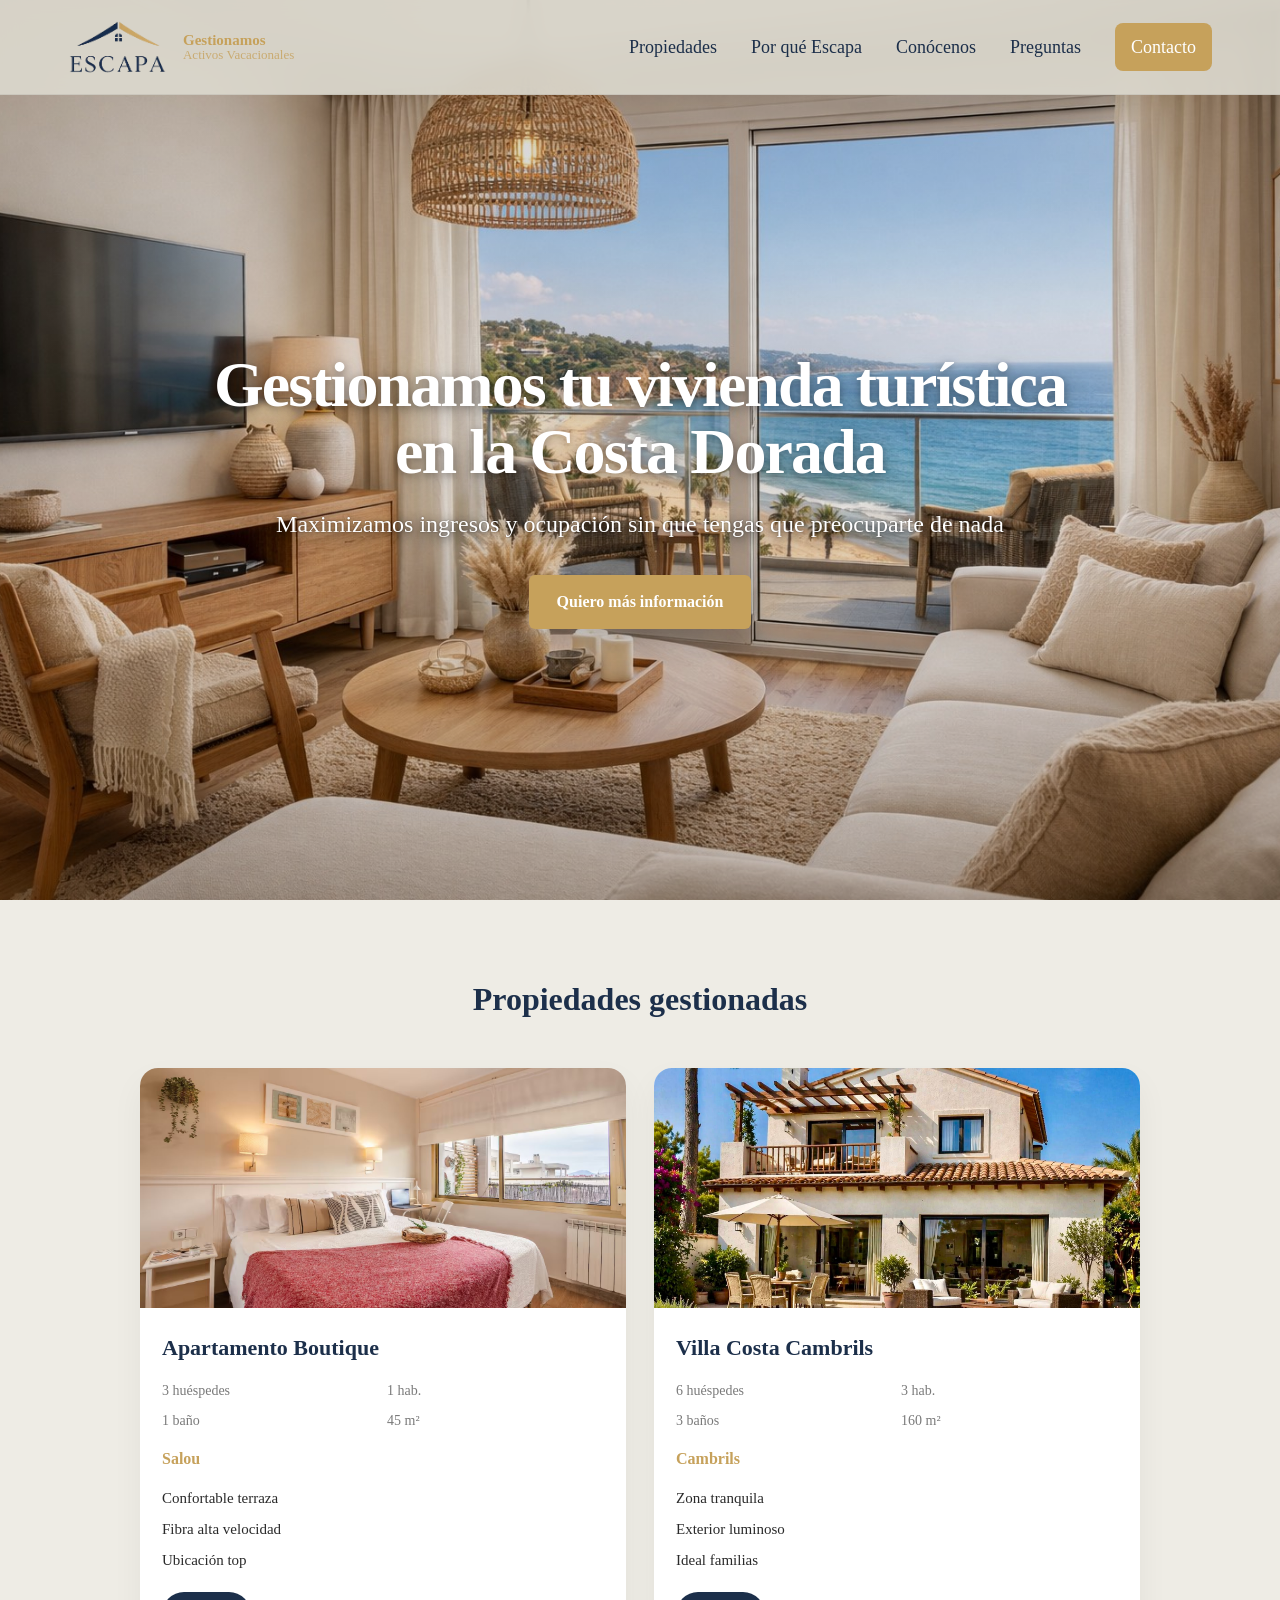
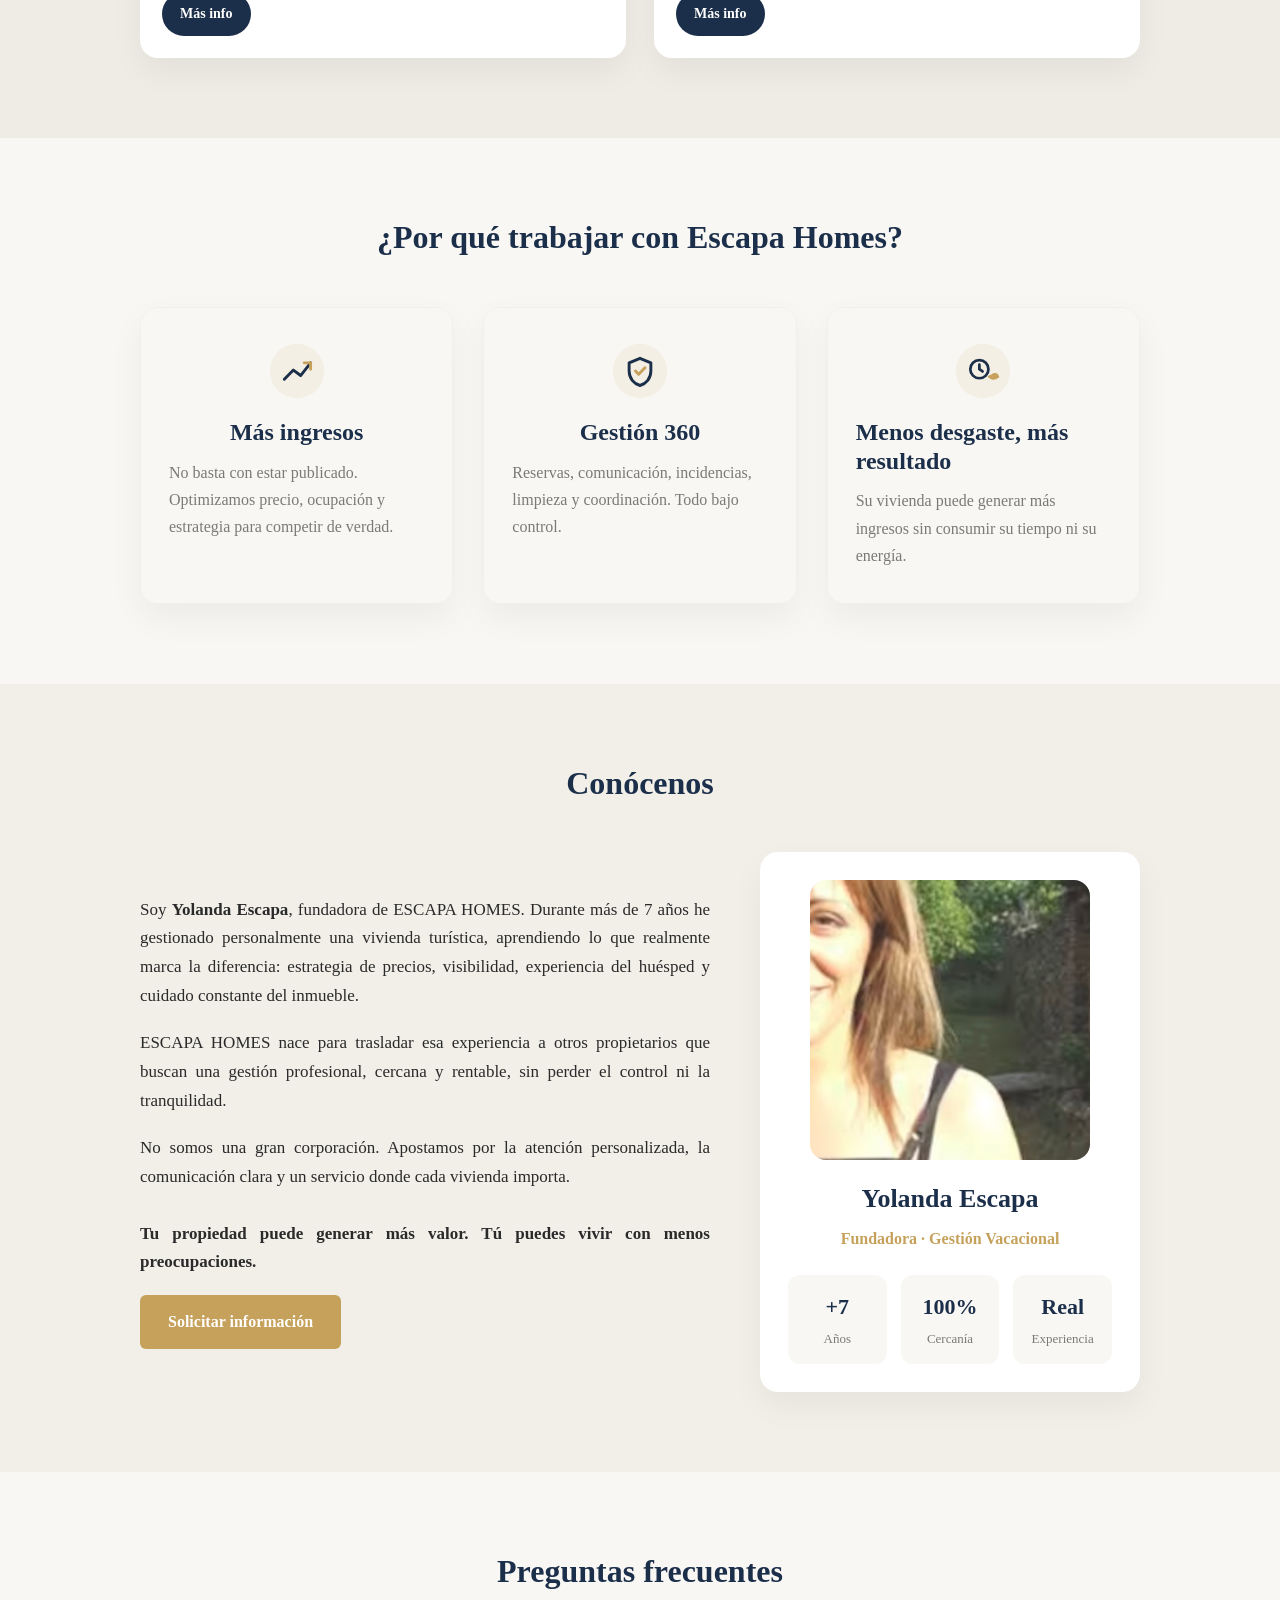
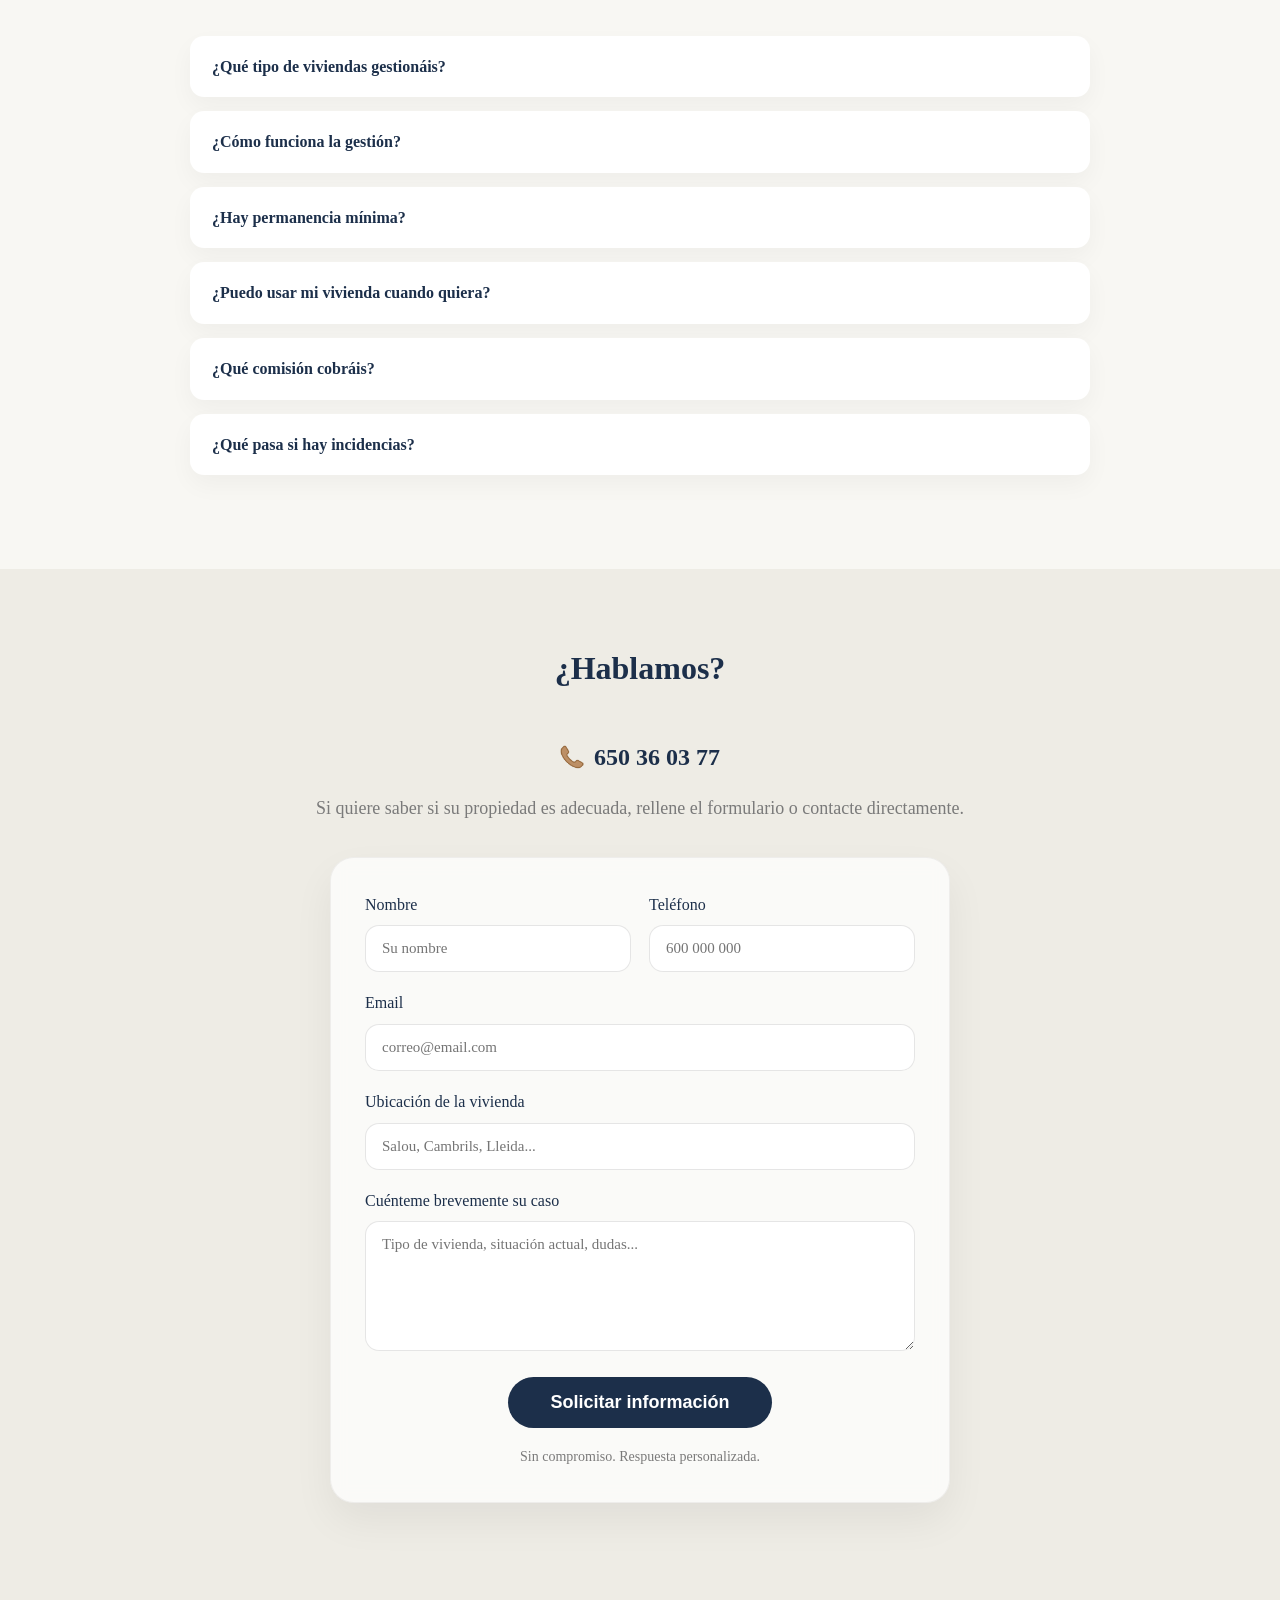
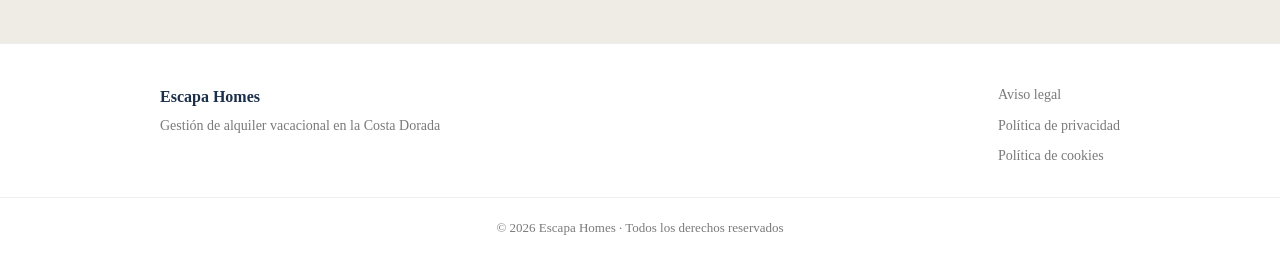
==== commit 83560c7c: "MVPv1" ====
--- a/index.html
+++ b/index.html
@@ -13,7 +13,7 @@
   <meta name="author" content="Escapa Homes">
   <meta name="theme-color" content="#1C2F4A">
   
-  <link rel="canonical" href="https://escapahomes.com/">
+  <link rel="canonical" href="https://www.escapahomes.com/">
   <link rel="icon" href="/favicon.png">
   <link rel="apple-touch-icon" href="/favicon.png">
   <link rel="stylesheet" href="/css/styles.css">
@@ -37,13 +37,13 @@
   <meta property="og:image:height" content="630">
   <meta property="og:image:alt" content="Escapa Homes - Gestión de alquiler vacacional en Costa Dorada">
   
-  <!-- TWITTER / X -->
+  <!-- X -->
   <meta name="twitter:card" content="summary_large_image">
   <meta name="twitter:title" content="Escapa Homes | Gestión de alquiler vacacional">
   <meta name="twitter:description" content="Convierte tu vivienda en una fuente de ingresos optimizada en Costa Dorada.">
   <meta name="twitter:image" content="https://escapahomes.com/img/og-escapa.jpg">
   
-  <!-- KEYWORDS (secundario, no crítico) -->
+  <!-- KEYWORDS -->
   <meta name="keywords" content="gestión alquiler vacacional Salou, gestión Airbnb Salou, gestión apartamentos Cambrils, alquiler turístico Costa Dorada, property management Salou, gestor Airbnb Cambrils">
   
   <!-- SCHEMA JSON-LD -->
@@ -175,8 +175,8 @@
             <div class="property-meta">
               <span>6 huéspedes</span>
               <span>3 hab.</span>
-              <span>2 baños</span>
-              <span>180 m²</span>
+              <span>3 baños</span>
+              <span>160 m²</span>
             </div>
   
             <p class="property-location">Cambrils</p>
@@ -407,11 +407,11 @@
     <div id="formWrap">
       <form
         id="escapaForm"
-        action="https://submit.jotform.com/submit/261041259094050"
+        action="https://submit.jotform.com/submit/261051811632346"
         method="post"
         class="premium-form"
       >
-        <input type="hidden" name="formID" value="261041259094050">
+        <input type="hidden" name="formID" value="261051811632346">
 
         <div class="form-grid">
           <div class="field">
@@ -566,5 +566,20 @@
   </footer>
   
 <script src="/js/main.js"></script>
+<script>
+  const toggleBtn = document.querySelector('.menu-toggle');
+  const mobileMenu = document.querySelector('.mobile-menu');
+  
+  toggleBtn.addEventListener('click', () => {
+    mobileMenu.classList.toggle('active');
+  });
+  
+  /* cerrar al pulsar un enlace */
+  document.querySelectorAll('.mobile-menu a').forEach(link => {
+    link.addEventListener('click', () => {
+      mobileMenu.classList.remove('active');
+    });
+  });
+  </script>
 </body>
 </html>
--- a/css/styles.css
+++ b/css/styles.css
@@ -59,6 +59,21 @@
   display:flex;
   align-items:center;
   justify-content:space-between;
+}
+
+@media(max-width:992px){
+
+  .nav-right{
+    display:none;
+  }
+
+  .menu-toggle{
+    display:flex;
+  }
+
+  .mobile-menu.active{
+    display:block;
+  }
 }
 
 /* BRAND */
@@ -265,10 +280,11 @@
   max-width:760px;
   margin:0 auto 34px;
   color:#fff;
-  font-weight:400;
+  font-weight:500;
   text-shadow:
-    0 2px 6px rgba(0,0,0,0.30),
-    0 6px 18px rgba(0,0,0,0.22);
+  0 3px 10px rgba(0,0,0,0.58),
+  0 8px 24px rgba(0,0,0,0.42),
+  0 0 2px rgba(0,0,0,0.35);
 }
 
 /* CTA especial hero */
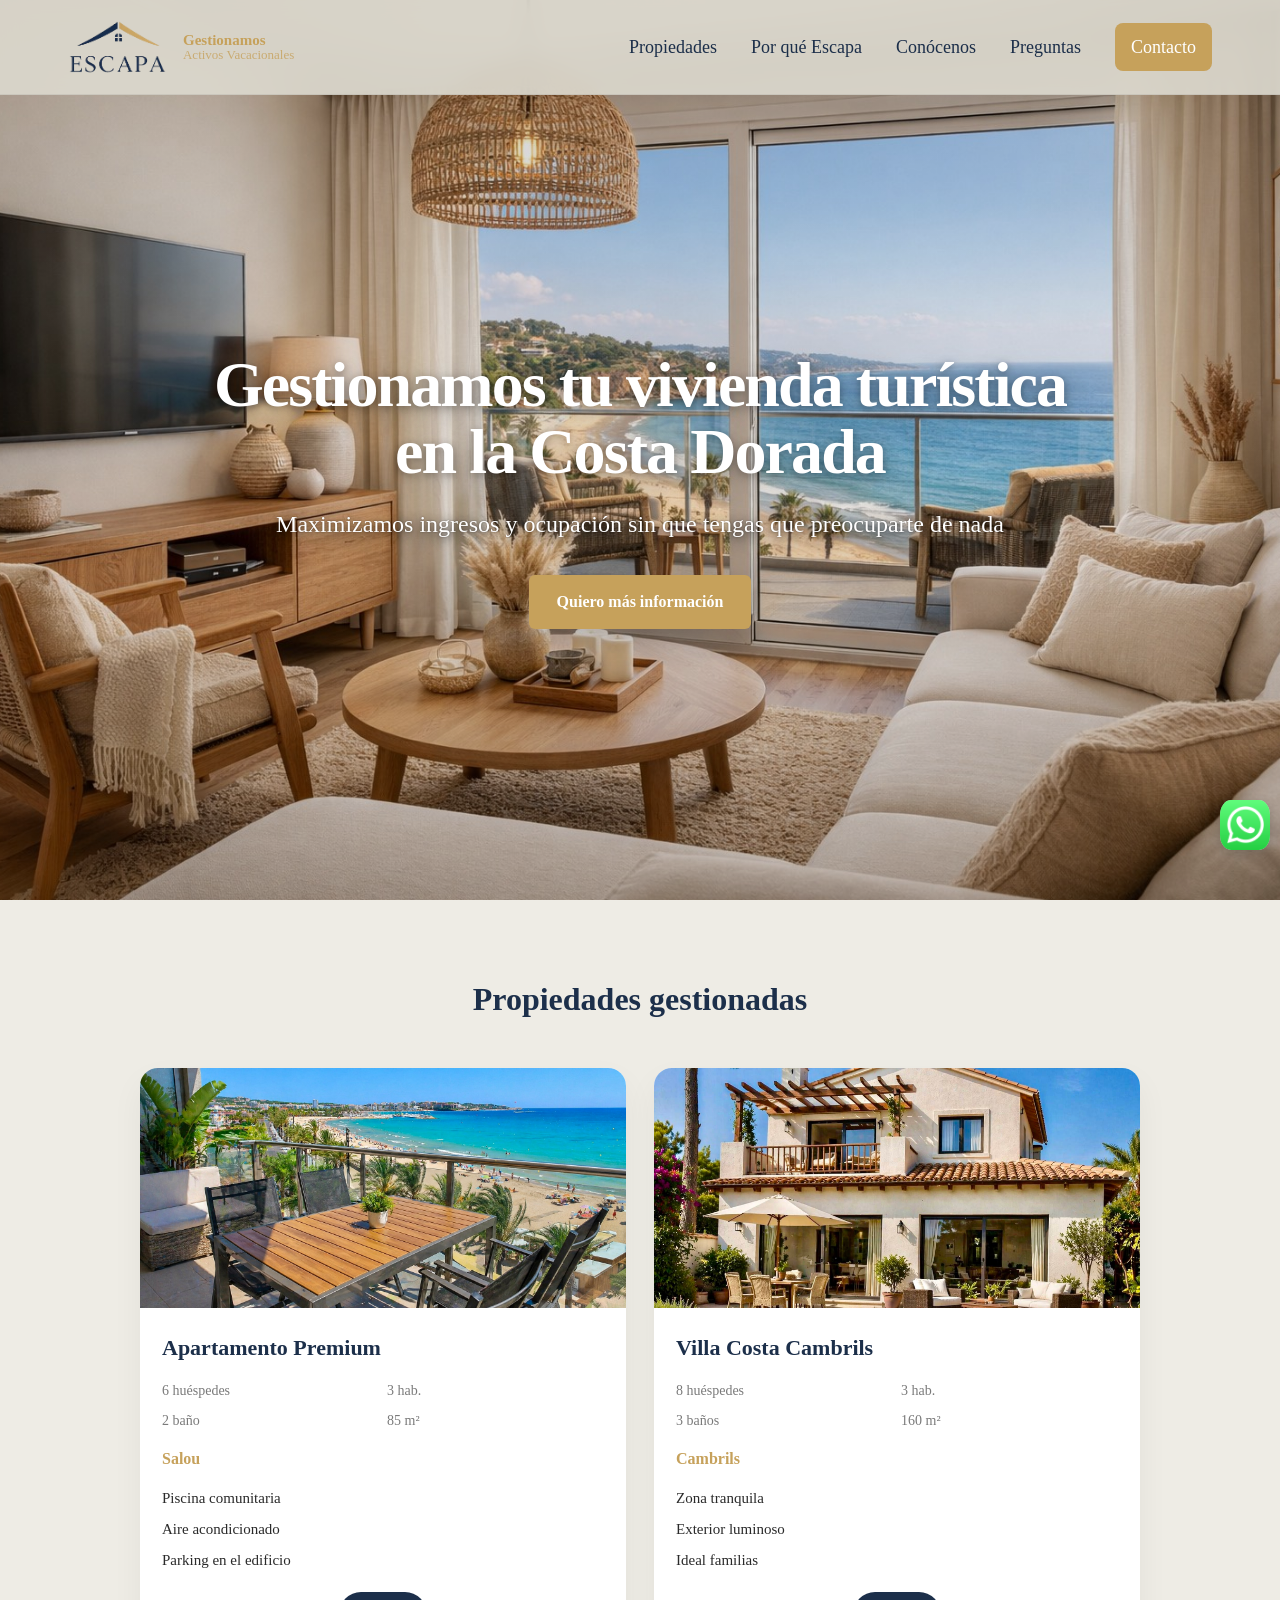
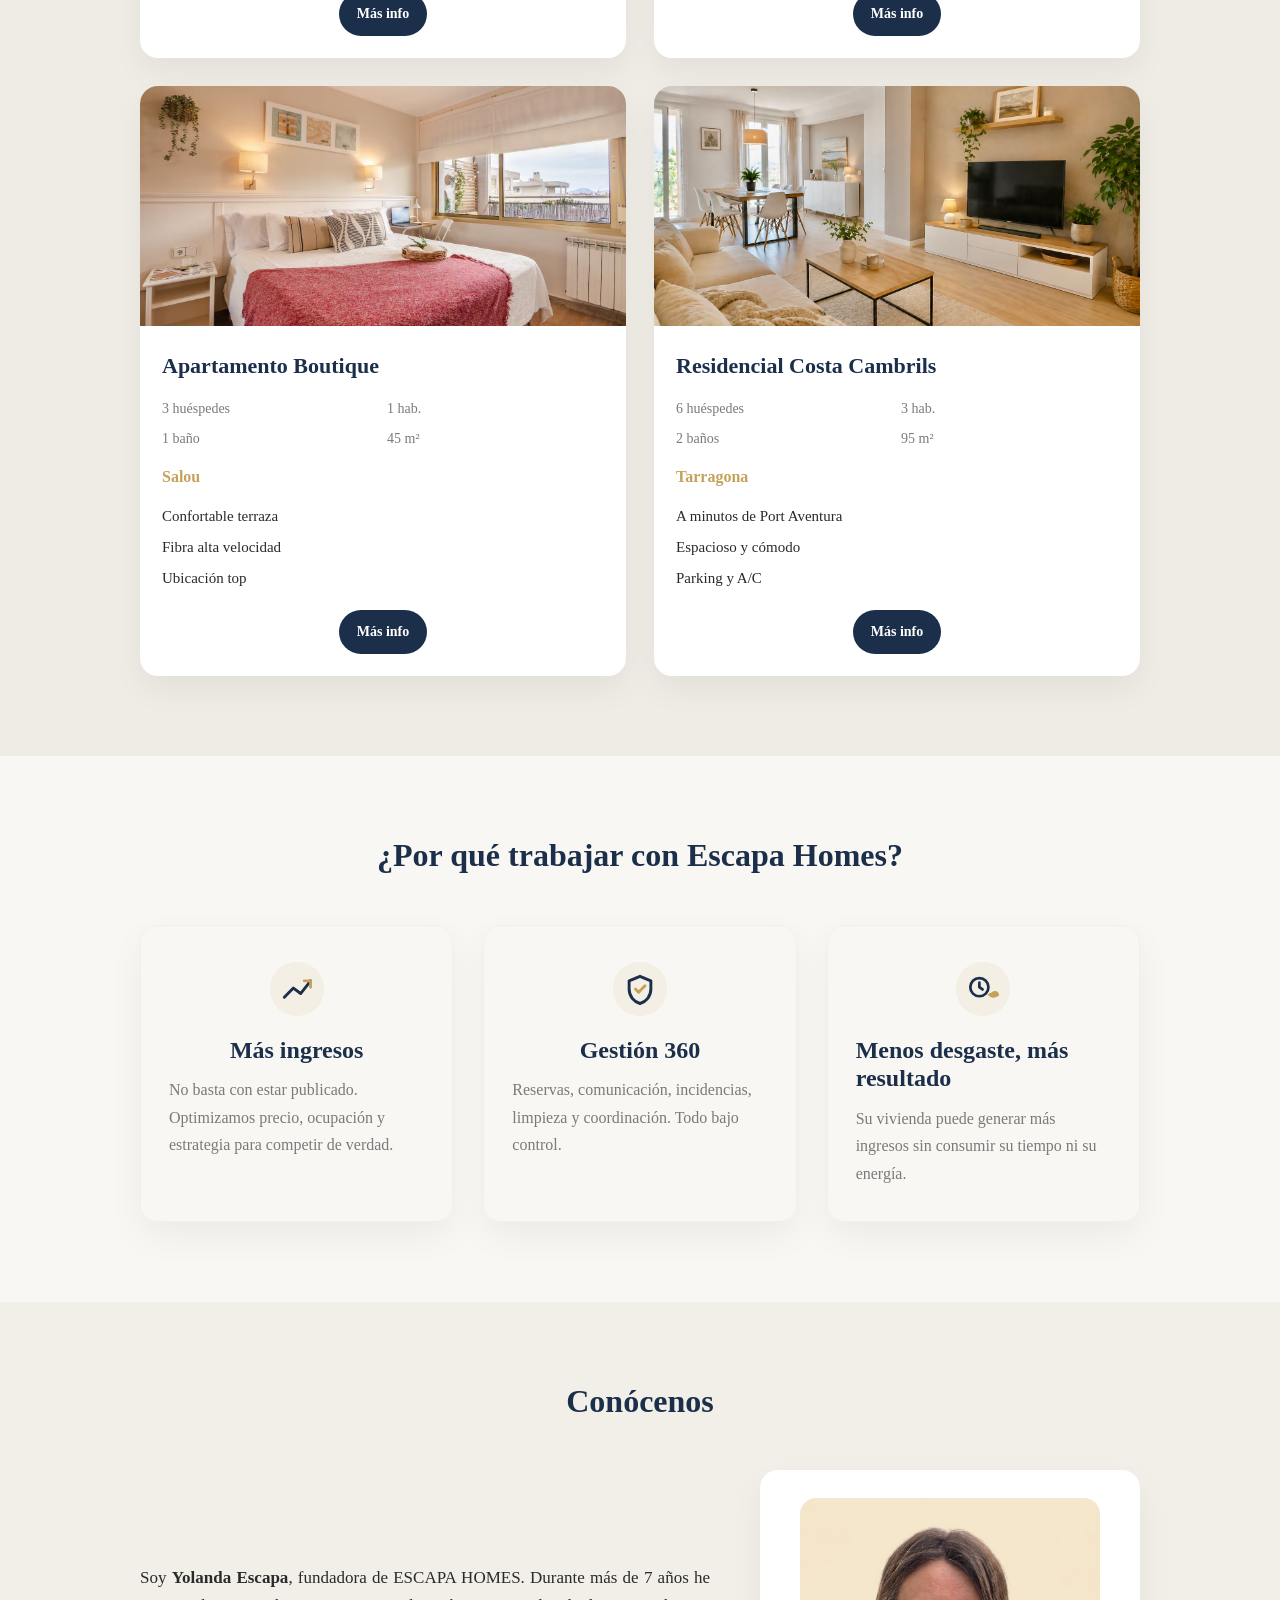
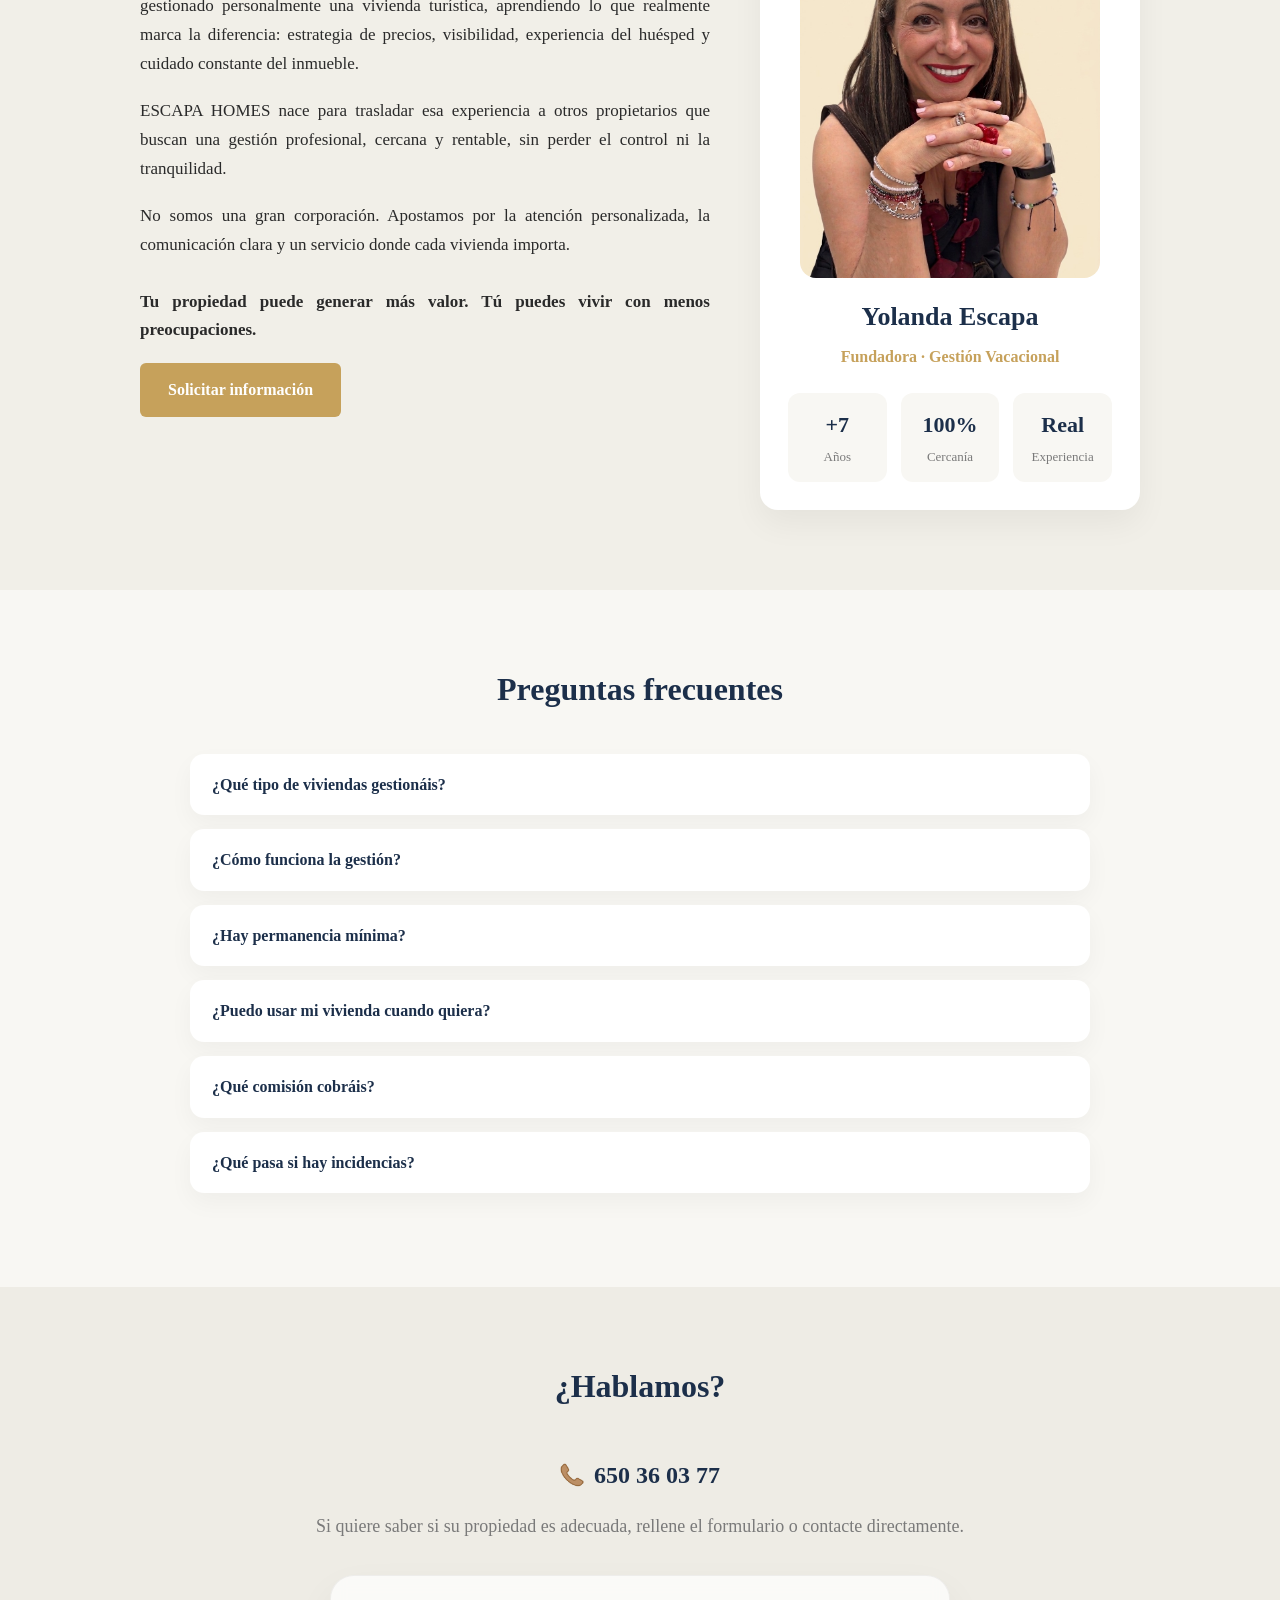
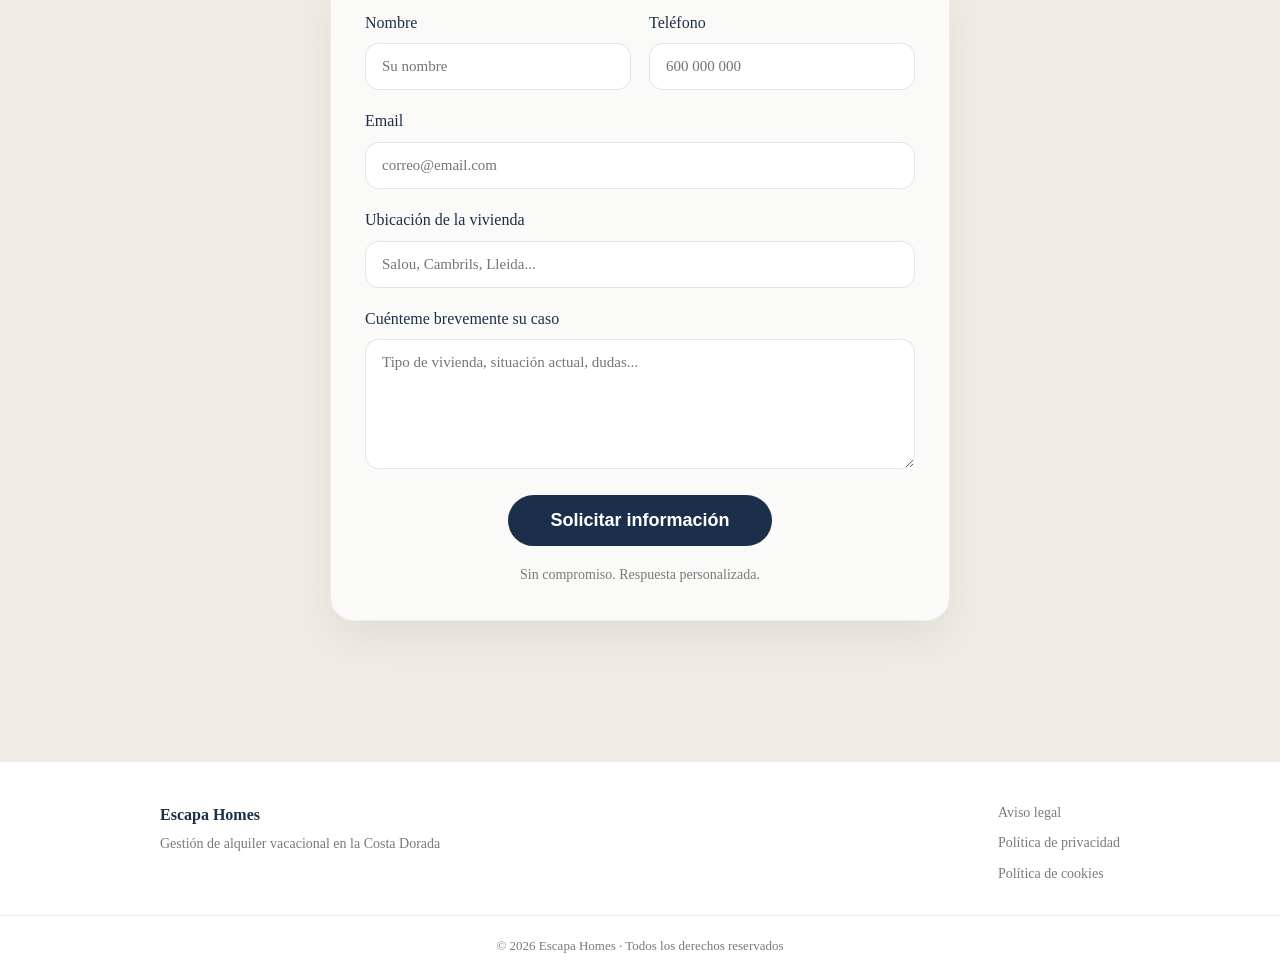
==== commit 641861c3: "Varios yolanda" ====
--- a/index.html
+++ b/index.html
@@ -140,9 +140,62 @@
       <h2>Propiedades gestionadas</h2>
   
       <div class="propiedades-grid">
-  
+
+
         <article class="property-card">
           <img src="img/vivienda1.jpg" alt="Ático Premium">
+  
+          <div class="property-body">
+            <h3>Apartamento Premium</h3>
+  
+            <div class="property-meta">
+              <span>6 huéspedes</span>
+              <span>3 hab.</span>
+              <span>2 baño</span>
+              <span>85 m²</span>
+            </div>
+  
+            <p class="property-location">Salou</p>
+  
+            <ul class="property-list">
+              <li>Piscina comunitaria</li>
+              <li>Aire acondicionado</li>
+              <li>Parking en el edificio</li>
+            </ul>
+  
+            <a href="#" class="property-btn">Más info</a>
+          </div>
+        </article>
+
+
+        <article class="property-card">
+          <img src="img/vivienda2.jpg" alt="Ático Premium">
+  
+          <div class="property-body">
+            <h3>Villa Costa Cambrils</h3>
+  
+            <div class="property-meta">
+              <span>8 huéspedes</span>
+              <span>3 hab.</span>
+              <span>3 baños</span>
+              <span>160 m²</span>
+            </div>
+  
+            <p class="property-location">Cambrils</p>
+  
+            <ul class="property-list">
+              <li>Zona tranquila</li>
+              <li>Exterior luminoso</li>
+              <li>Ideal familias</li>
+            </ul>
+  
+            <a href="#" class="property-btn">Más info</a>
+          </div>
+        </article>
+
+  
+        <article class="property-card">
+          <img src="img/vivienda3.jpg" alt="Ático Premium">
   
           <div class="property-body">
             <h3>Apartamento Boutique</h3>
@@ -167,24 +220,24 @@
         </article>
   
         <article class="property-card">
-          <img src="img/vivienda2.jpg" alt="Casa Boutique">
+          <img src="img/vivienda4.jpg" alt="Casa Boutique">
   
           <div class="property-body">
-            <h3>Villa Costa Cambrils</h3>
+            <h3>Residencial Costa Cambrils</h3>
   
             <div class="property-meta">
               <span>6 huéspedes</span>
               <span>3 hab.</span>
-              <span>3 baños</span>
-              <span>160 m²</span>
+              <span>2 baños</span>
+              <span>95 m²</span>
             </div>
   
-            <p class="property-location">Cambrils</p>
+            <p class="property-location">Tarragona</p>
   
             <ul class="property-list">
-              <li>Zona tranquila</li>
-              <li>Exterior luminoso</li>
-              <li>Ideal familias</li>
+              <li>A minutos de Port Aventura</li>
+              <li>Espacioso y cómodo</li>
+              <li>Parking y A/C</li>
             </ul>
   
             <a href="#" class="property-btn">Más info</a>
@@ -498,6 +551,10 @@
   </div>
 </section>
 
+<a href="https://wa.me/34650360377" target="_blank" class="wh-fixed">
+  <img src="/img/logo-whatsapp.png" alt="WhatsApp" />
+</a>
+
 <script>
 const form = document.getElementById("escapaForm");
 const formWrap = document.getElementById("formWrap");
@@ -565,6 +622,114 @@
   
   </footer>
   
+  <div id="modalOverlay" class="modal-overlay">
+    <div class="modal-box" id="modalBox">
+      <button class="modal-close" id="modalClose">&times;</button>
+  
+      <h3 id="modalTitle"></h3>
+  
+      <img id="modalImg" src="" alt="">
+  
+      <p id="modalDesc"></p>
+  
+      <h4>Extras</h4>
+      <ul id="modalExtras"></ul>
+  
+      <p class="modal-note">Pulsa fuera para cerrar*</p>
+    </div>
+  </div>
+
+<script>
+const modal = document.getElementById("modalOverlay");
+const modalBox = document.getElementById("modalBox");
+const closeBtn = document.getElementById("modalClose");
+
+const modalTitle = document.getElementById("modalTitle");
+const modalImg = document.getElementById("modalImg");
+const modalDesc = document.getElementById("modalDesc");
+const modalExtras = document.getElementById("modalExtras");
+
+const viviendas = [
+  {
+    title: "Residencial Costa Cambrils",
+    img: "img/vivienda1.jpg",
+    description: `
+    
+    `,
+    extras: ["A minutos de PortAventura", "Espacioso", "Parking", "A/C"]
+  },
+  {
+    title: "Residencial Costa Cambrils",
+    img: "img/vivienda2.jpg",
+    description: "Aquí irá la descripción larga...",
+    extras: ["A minutos de PortAventura", "Espacioso", "Parking", "A/C"]
+  },
+  {
+    title: "Residencial Costa Cambrils",
+    img: "img/vivienda3.jpg",
+    description: `
+    Disfruta de Salou en un apartamento diseñado para eliminar complicaciones. Un espacio luminoso y práctico donde cada detalle —desde la cama extra grande hasta el kit de playa— está pensado para que tu única tarea sea desconectar.
+    
+    La zona principal se ha optimizado para ofrecer comodidad real tanto en estancias cortas como de larga duración. Cuenta con un salón equipado con aire acondicionado, fibra de alta velocidad y Smart TV para conectar tus cuentas de streaming. Desde aquí se accede a la terraza privada, el corazón del alojamiento, equipada con mesa y banco para disfrutar del clima de la Costa Dorada.
+    
+    La cocina, integrada y funcional, cuenta con placa de inducción, microondas, mini-horno y una cuidada selección de cafeteras (Nespresso e italiana). La barra moderna con taburetes es el espacio ideal para desayunos rápidos antes de salir a explorar.
+    
+    El dormitorio principal destaca por su cama King Size (180 cm), garantizando un descanso de calidad. Se complementa con detalles prácticos como caja fuerte, plancha y un gran armario. Para grupos o familias, el salón ofrece versatilidad mediante un sofá cama doble (150 cm) y una cama individual adicional.
+    
+    En el exterior, la experiencia se completa con acceso a las piscinas comunitarias (incluyendo zona infantil vallada), parque para niños y mesas de ping pong. Además, para facilitar tus días de sol, el apartamento incluye equipamiento de playa listo para usar (sombrilla, sillas y juguetes).
+    
+    Su ubicación estratégica te permite moverte a pie entre la playa y la zona de restauración, situándote a solo unos minutos de PortAventura.
+    `,
+    extras: ["Cama King Size 180cm", "Fibra Alta Velocidad", "Kit de Playa", "A/C"]
+  },
+  {
+    title: "Residencial Costa Cambrils",
+    img: "img/vivienda4.jpg",
+    description: "Aquí irá la descripción larga...",
+    extras: ["A minutos de PortAventura", "Espacioso", "Parking", "A/C"]
+  },
+];
+
+
+
+document.querySelectorAll(".property-btn").forEach((btn, i) => {
+  btn.addEventListener("click", (e) => {
+    e.preventDefault();
+
+    const data = viviendas[i];
+
+    // rellenar contenido
+    modalTitle.textContent = data.title;
+    modalImg.src = data.img;
+    modalDesc.textContent = data.description;
+
+    modalExtras.innerHTML = "";
+    data.extras.forEach(e => {
+      const li = document.createElement("li");
+      li.textContent = e;
+      modalExtras.appendChild(li);
+    });
+
+    // abrir modal
+    modal.classList.add("active");
+    document.body.style.overflow = "hidden";
+  });
+});
+
+closeBtn.addEventListener("click", closeModal);
+
+modal.addEventListener("click", (e) => {
+  if(e.target === modal){
+    closeModal();
+  }
+});
+
+function closeModal(){
+  modal.classList.remove("active");
+  document.body.style.overflow = "";
+}
+</script>
+
 <script src="/js/main.js"></script>
 <script>
   const toggleBtn = document.querySelector('.menu-toggle');
--- a/css/styles.css
+++ b/css/styles.css
@@ -411,7 +411,6 @@
 }
 
 .property-btn{
-  display:inline-block;
   padding:11px 18px;
   background:var(--primary);
   color:#fff;
@@ -419,6 +418,9 @@
   border-radius:999px;
   font-size:14px;
   font-weight:600;
+  display:block;
+  width:fit-content;
+  margin:0 auto;
 }
 
 .property-btn:hover{
@@ -601,8 +603,8 @@
 
 .about-card img{
   width:100%;
-  max-width:280px;
-  height:280px;
+  max-width:300px;
+  height:380px;
   object-fit:cover;
   border-radius:16px;
   margin:0 auto 18px;
@@ -686,6 +688,54 @@
   line-height:1.6;
 }
 
+.wh-fixed:hover {
+  transform: scale(1.08);
+}
+
+.wh-fixed img {
+  width: 116%;
+  height: 116%;
+  object-fit: contain;
+}
+
+.wh-fixed {
+  position: fixed;
+  width: 50px;
+  height: 50px;
+  background-color: white;
+  border-radius: 22% / 30%; /* estilo "squircle" */
+  overflow: hidden;
+  box-shadow: 0 4px 12px rgba(0, 0, 0, 0.2);
+  z-index: 9999;
+  display: flex;
+  align-items: center;
+  justify-content: center;
+  transition: transform 0.3s ease;
+  bottom: 50px;
+  right: 10px;
+  background-color: rgba(255, 255, 255, 0.5);
+  backdrop-filter: blur(4px);
+  -webkit-backdrop-filter: blur(4px);
+}
+
+
+@media(max-width:768px){
+  .wh-fixed {
+    width: 40px;
+    height: 40px;
+    border-radius: 14px;
+    box-shadow: 0 3px 8px rgba(0, 0, 0, 0.15);
+    bottom: 40px; right: 6px;
+  }
+
+.wh-fixed img {
+    width: 118%;
+    height: 118%;
+    object-fit: contain; 
+  }
+}
+
+
 /* RESPONSIVE */
 
 @media(max-width:900px){
@@ -714,7 +764,7 @@
   }
 
   .about-card img{
-    height:240px;
+    height:350px;
   }
 }
 
@@ -1009,4 +1059,95 @@
     .section{
       padding:60px 20px;
     }
+  }
+
+  .modal-overlay{
+    position:fixed;
+    inset:0;
+    background:rgba(0,0,0,0.5);
+    backdrop-filter:blur(6px);
+    display:none;
+    align-items:center;
+    justify-content:center;
+    z-index:2000;
+  }
+  
+  .modal-overlay.active{
+    display:flex;
+  }
+  
+  .modal-box{
+    background:#fff;
+    border-radius:20px;
+    max-width:720px;
+    width:92%;
+    padding:26px;
+    box-shadow:0 25px 60px rgba(0,0,0,0.25);
+    position:relative;
+    animation:fadeIn .3s ease;
+    max-height:80vh;
+    overflow-y:auto;
+    border:1px solid #e7dfd5;
+  }
+  
+  @keyframes fadeIn{
+    from{
+      opacity:0;
+      transform:translateY(20px);
+    }
+    to{
+      opacity:1;
+      transform:translateY(0);
+    }
+  }
+  
+  .modal-close{
+    position:absolute;
+    top:12px;
+    right:14px;
+    font-size:26px;
+    background:none;
+    border:none;
+    cursor:pointer;
+    opacity:.6;
+  }
+  
+  .modal-close:hover{
+    opacity:1;
+  }
+  
+  .modal-box h3{
+    font-size:26px;
+    margin-bottom:12px;
+    color:#7A5A34;
+  }
+  
+  .modal-box img{
+    width:100%;
+    height:260px;
+    object-fit:cover;
+    border-radius:14px;
+    margin-bottom:16px;
+  }
+  
+  .modal-box p{
+    font-size:15px;
+    line-height:1.6;
+    color:#444;
+    margin-bottom:16px;
+    white-space:pre-line;
+  }
+  
+  .modal-box ul{
+    margin-bottom:16px;
+  }
+  
+  .modal-box li{
+    font-size:14px;
+    margin-bottom:6px;
+  }
+  
+  .modal-note{
+    font-size:13px;
+    color:#777;
   }
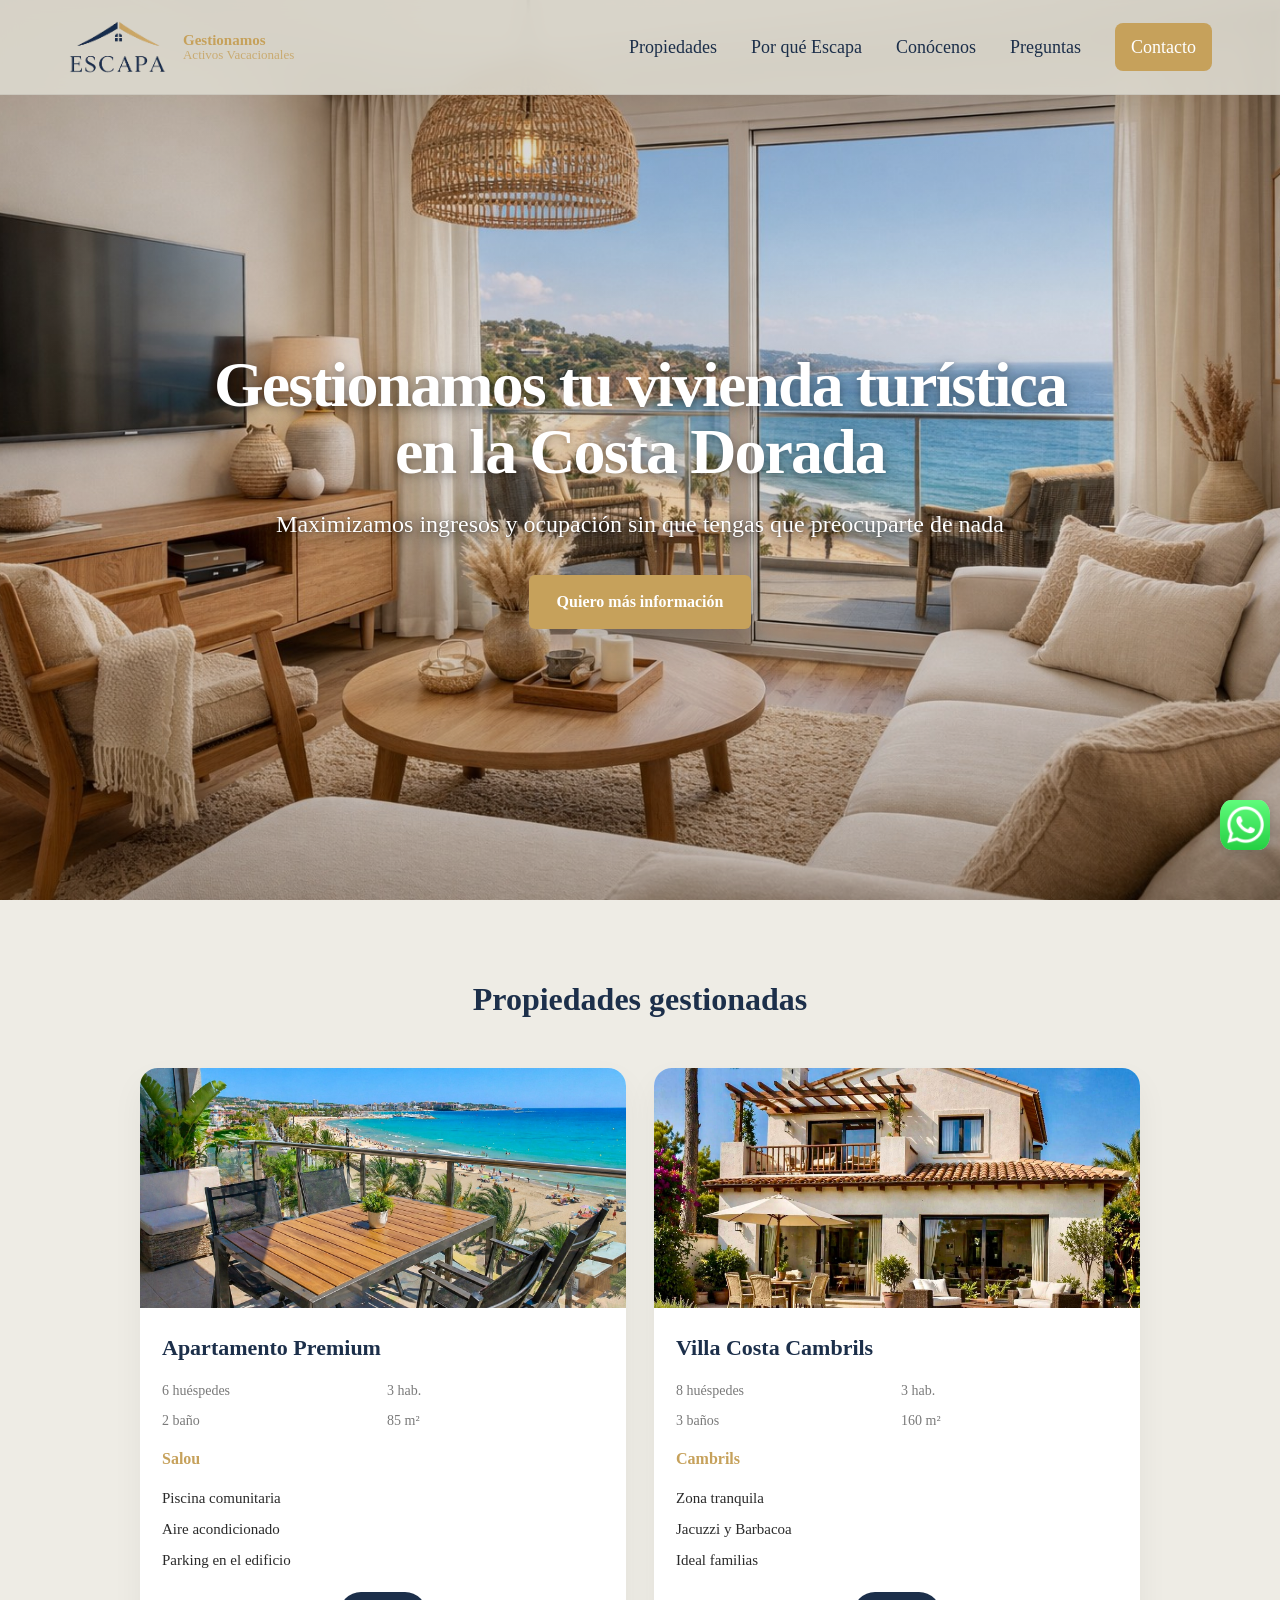
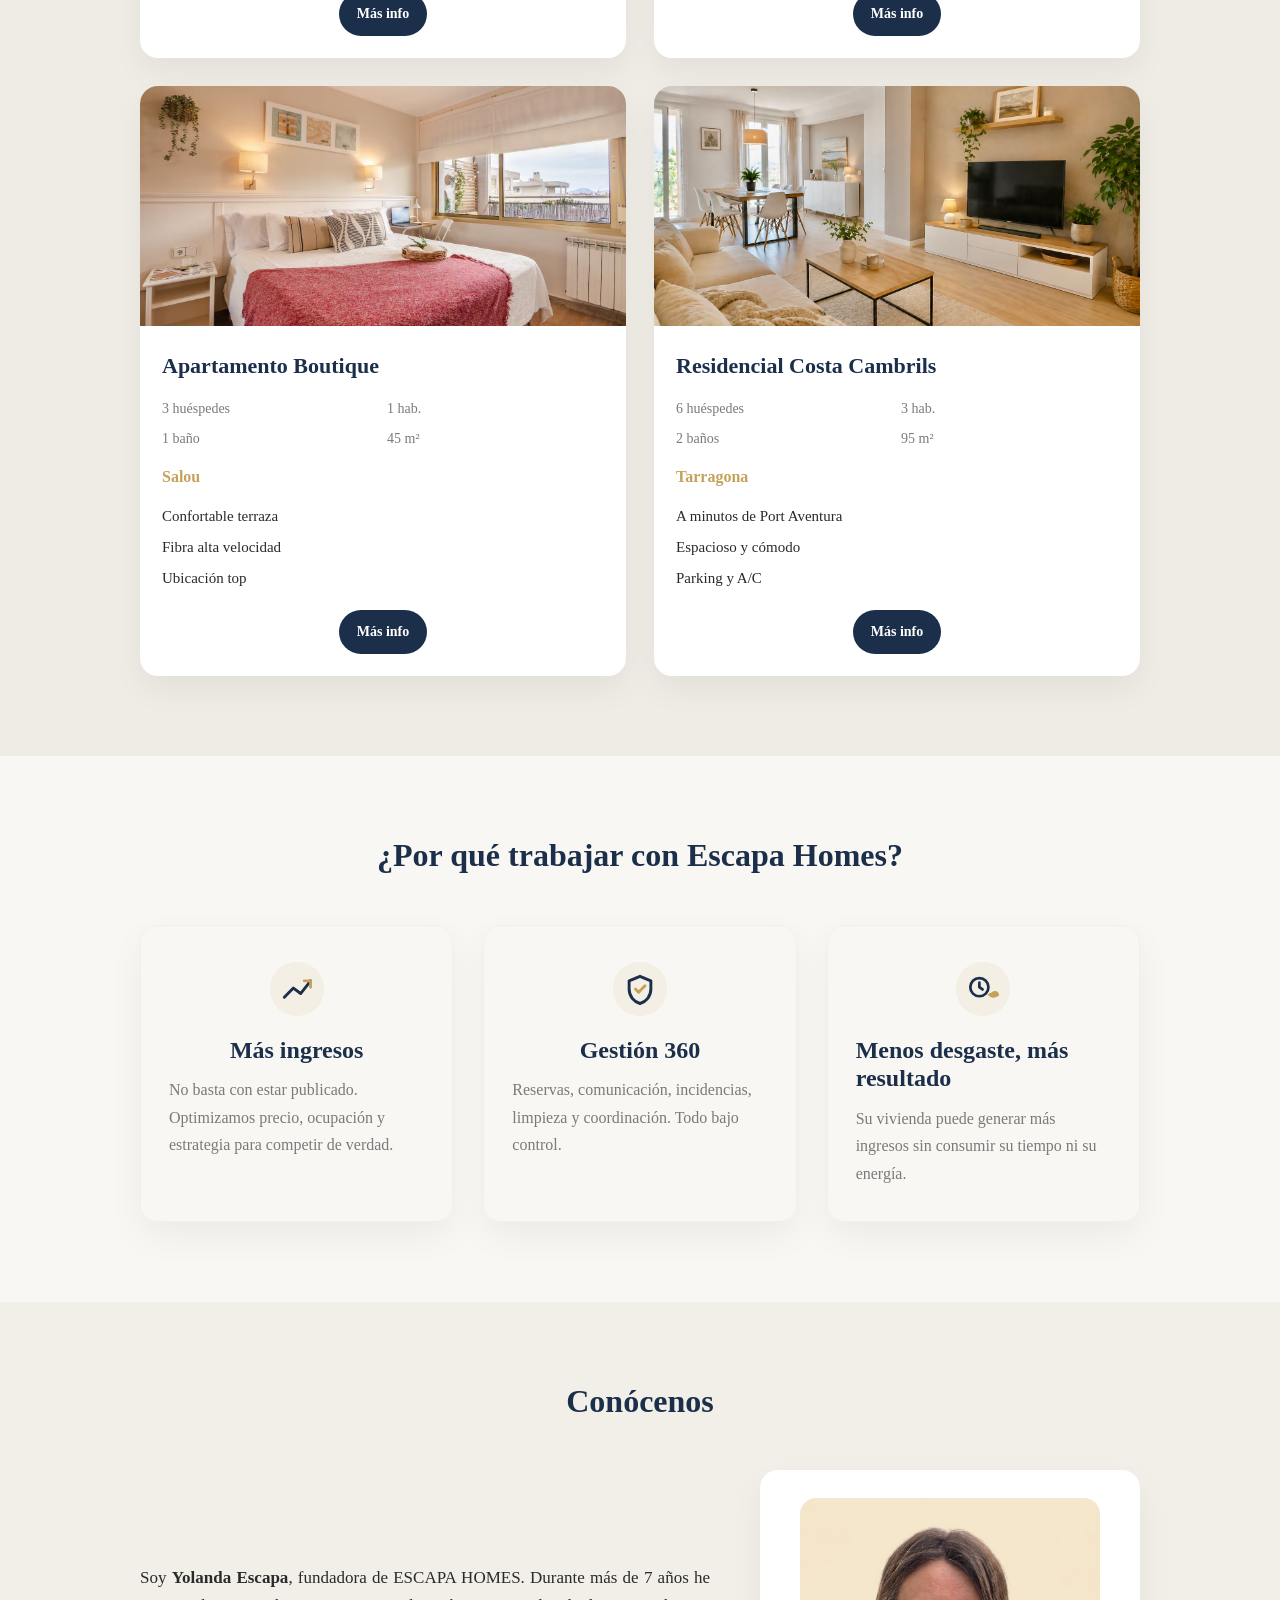
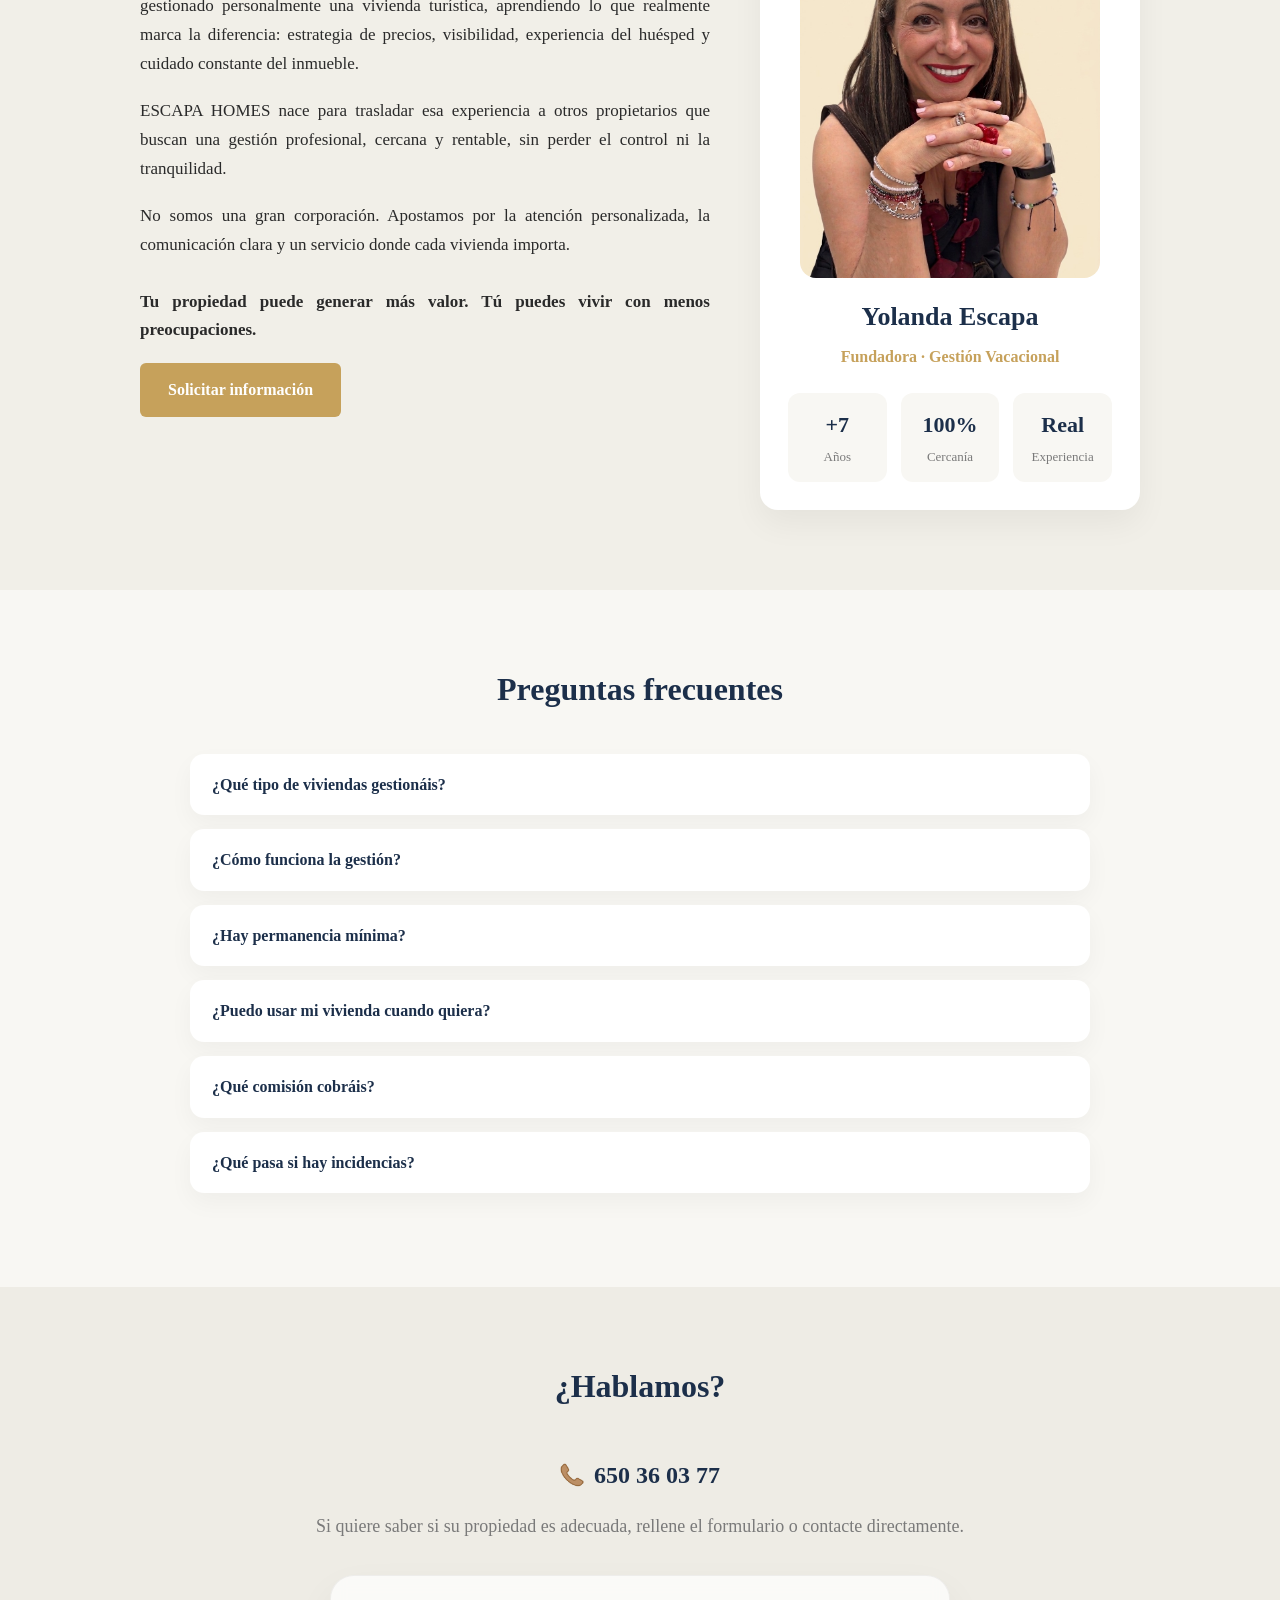
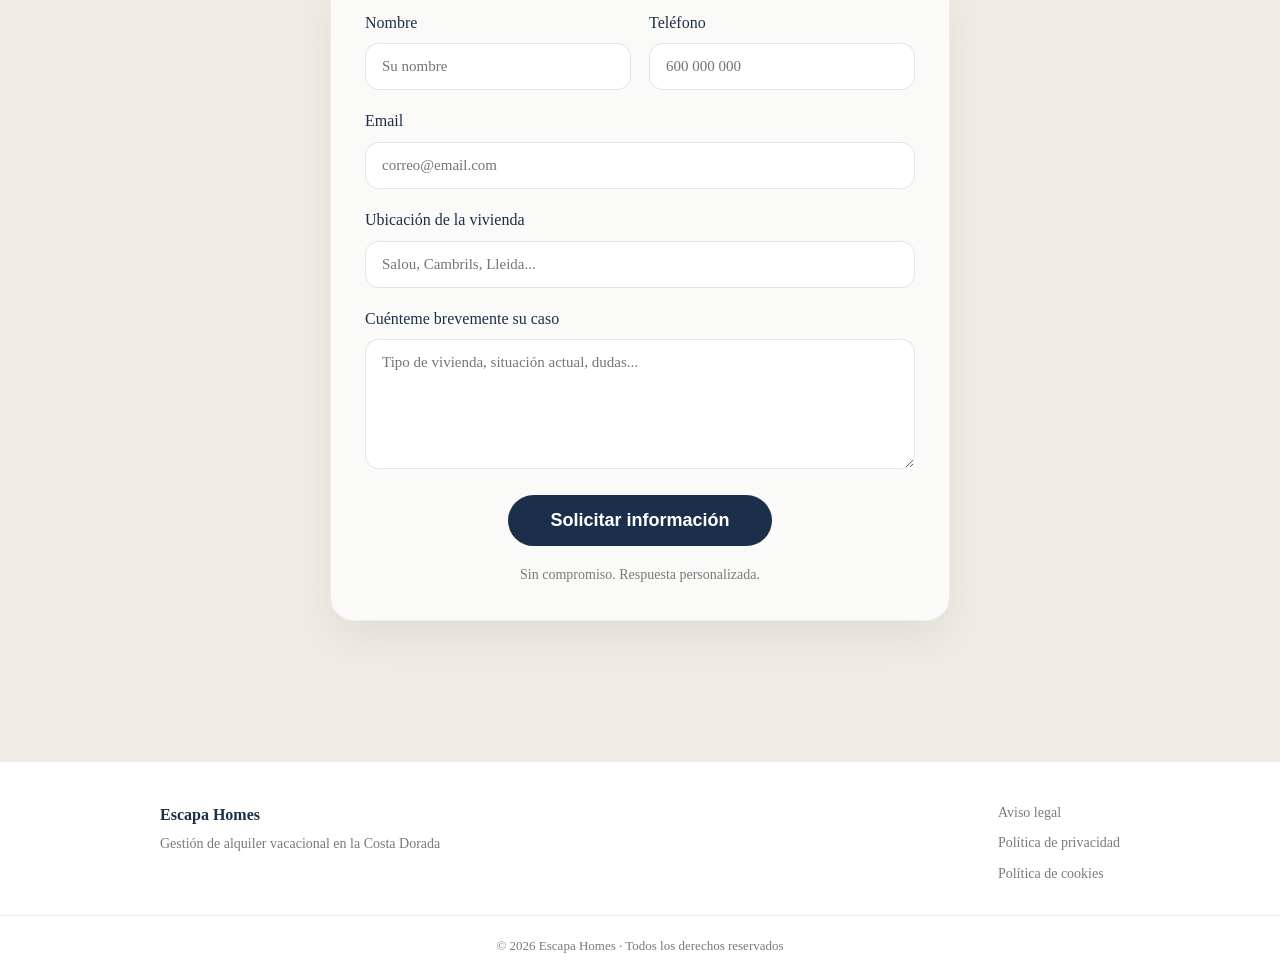
==== commit 941006a9: "Varios yolandav1" ====
--- a/index.html
+++ b/index.html
@@ -185,7 +185,7 @@
   
             <ul class="property-list">
               <li>Zona tranquila</li>
-              <li>Exterior luminoso</li>
+              <li>Jacuzzi y Barbacoa</li>
               <li>Ideal familias</li>
             </ul>
   
@@ -635,7 +635,7 @@
       <h4>Extras</h4>
       <ul id="modalExtras"></ul>
   
-      <p class="modal-note">Pulsa fuera para cerrar*</p>
+      <p class="modal-note">Pulsa fuera o Esc para cerrar</p>
     </div>
   </div>
 
@@ -651,26 +651,40 @@
 
 const viviendas = [
   {
-    title: "Residencial Costa Cambrils",
+    title: "Apartamento Premium",
     img: "img/vivienda1.jpg",
     description: `
-    
+    Apartamento en Salou situado en primera línea de playa, donde la terraza privada se convierte en el mirador principal hacia la playa de Levante. Con 85 m² y una reforma de estilo contemporáneo, la vivienda está configurada para alojar a 6 personas en un entorno donde la luz del Mediterráneo es la protagonista absoluta.
+
+    El interior se distribuye en tres dormitorios independientes y dos baños completos, facilitando la convivencia de grupos o familias. La zona de día integra el salón con las vistas exteriores, manteniendo un diseño de líneas limpias y funcionales que prioriza la sensación de amplitud y el confort térmico gracias al sistema de aire acondicionado.
+
+    La propiedad forma parte de un complejo con piscina comunitaria y, un valor diferencial clave en esta ubicación tan céntrica, incluye plaza de parking en el mismo edificio. Este detalle permite disfrutar de la oferta gastronómica y de ocio de Salou con la tranquilidad de tener el vehículo resguardado.
+
+    Es una opción diseñada para quienes buscan la máxima proximidad al mar sin renunciar a las comodidades de una vivienda moderna, espaciosa y conectada con los principales puntos de interés de la Costa Dorada.
     `,
-    extras: ["A minutos de PortAventura", "Espacioso", "Parking", "A/C"]
+    extras: ["Primera línea de playa", "Parking en el edificio", "Piscina comunitaria", "Aire acondicionado"]
   },
   {
-    title: "Residencial Costa Cambrils",
+    title: "Villa Costa Cambrils",
     img: "img/vivienda2.jpg",
-    description: "Aquí irá la descripción larga...",
-    extras: ["A minutos de PortAventura", "Espacioso", "Parking", "A/C"]
+    description: `
+    Villa en Cambrils que cuenta con 160 m² de superficie, diseñada para alojar a grupos de hasta 8 personas en un entorno privado y relajado. La propiedad destaca por su arquitectura de estilo mediterráneo, con estancias amplias y una gran luminosidad que conecta directamente el interior con el jardín privado.
+
+    Distribuida en tres dormitorios independientes, la vivienda dispone de tres baños completos, uno de ellos equipado con un jacuzzi privado. La zona de día es abierta y confortable, orientada hacia el exterior para facilitar la convivencia y el aprovechamiento de la luz natural en todas las estancias.
+
+    El jardín privado es el eje principal de la zona exterior, con una zona de barbacoa bajo la pérgola ideal para cenas al aire libre. Al estar situada en una zona residencial tranquila, el silencio y la privacidad son las características dominantes, lo que la convierte en una opción sólida para familias que buscan independencia.
+
+    Es una vivienda que combina la amplitud de una construcción independiente con detalles prácticos, situada a pocos minutos de la costa pero alejada del ruido de las zonas más transitadas.
+    `,
+    extras: ["Jacuzzi Privado", "Barbacoa y Pérgola", "160 m² - 3 Baños", "Zona Residencial"]
   },
   {
-    title: "Residencial Costa Cambrils",
+    title: "Apartamento Boutique",
     img: "img/vivienda3.jpg",
     description: `
     Disfruta de Salou en un apartamento diseñado para eliminar complicaciones. Un espacio luminoso y práctico donde cada detalle —desde la cama extra grande hasta el kit de playa— está pensado para que tu única tarea sea desconectar.
     
-    La zona principal se ha optimizado para ofrecer comodidad real tanto en estancias cortas como de larga duración. Cuenta con un salón equipado con aire acondicionado, fibra de alta velocidad y Smart TV para conectar tus cuentas de streaming. Desde aquí se accede a la terraza privada, el corazón del alojamiento, equipada con mesa y banco para disfrutar del clima de la Costa Dorada.
+    La zona principal se ha reformado para ofrecer la mayor comodidad tanto en estancias cortas como de larga duración. Cuenta con un salón equipado con aire acondicionado, fibra de alta velocidad y Smart TV para conectar tus cuentas de streaming. Desde aquí se accede a la terraza privada, el corazón del alojamiento, equipada con mesa y banco para disfrutar del clima de la Costa Dorada.
     
     La cocina, integrada y funcional, cuenta con placa de inducción, microondas, mini-horno y una cuidada selección de cafeteras (Nespresso e italiana). La barra moderna con taburetes es el espacio ideal para desayunos rápidos antes de salir a explorar.
     
@@ -680,14 +694,20 @@
     
     Su ubicación estratégica te permite moverte a pie entre la playa y la zona de restauración, situándote a solo unos minutos de PortAventura.
     `,
-    extras: ["Cama King Size 180cm", "Fibra Alta Velocidad", "Kit de Playa", "A/C"]
+    extras: ["Cama King Size 180cm", "Fibra Alta Velocidad", "Kit de Playa", "Ubicación Top"]
   },
   {
     title: "Residencial Costa Cambrils",
     img: "img/vivienda4.jpg",
-    description: "Aquí irá la descripción larga...",
+    description: `Apartamento en Tarragona que se define por su amplitud (95 m²) y una distribución que prioriza la comodidad de los grupos grandes. Presenta un diseño de líneas despejadas y tonos neutros, creando un ambiente luminoso y ordenado que facilita la estancia desde el primer momento.
+
+    La vivienda cuenta con tres dormitorios independientes y, un factor determinante para la logística de 6 personas, dos baños completos. El salón principal es diáfano, está equipado con aire acondicionado y ofrece el espacio suficiente para que todos los huéspedes convivan sin estrecheces.
+    
+    La cocina sigue una línea funcional, totalmente equipada para cubrir las necesidades del día a día. Además, el alojamiento incluye plaza de parking privada en el mismo edificio, un recurso de gran valor en una ubicación tan cercana a la costa y a pocos minutos de PortAventura.
+    
+    Es una opción diseñada para quienes buscan un interior cuidado, espacioso y práctico, donde la fluidez del espacio ayuda a que la estancia sea relajada, incluso viajando con un grupo numeroso.`,
     extras: ["A minutos de PortAventura", "Espacioso", "Parking", "A/C"]
-  },
+  }
 ];
 
 
@@ -719,15 +739,25 @@
 closeBtn.addEventListener("click", closeModal);
 
 modal.addEventListener("click", (e) => {
-  if(e.target === modal){
+  if (e.target === modal) {
     closeModal();
   }
 });
 
-function closeModal(){
+function closeModal() {
   modal.classList.remove("active");
   document.body.style.overflow = "";
 }
+
+document.addEventListener("keydown", (e) => {
+  if (
+    e.key === "Escape" &&
+    modal.classList.contains("active") &&
+    !["INPUT", "TEXTAREA"].includes(document.activeElement.tagName)
+  ) {
+    closeModal();
+  }
+});
 </script>
 
 <script src="/js/main.js"></script>
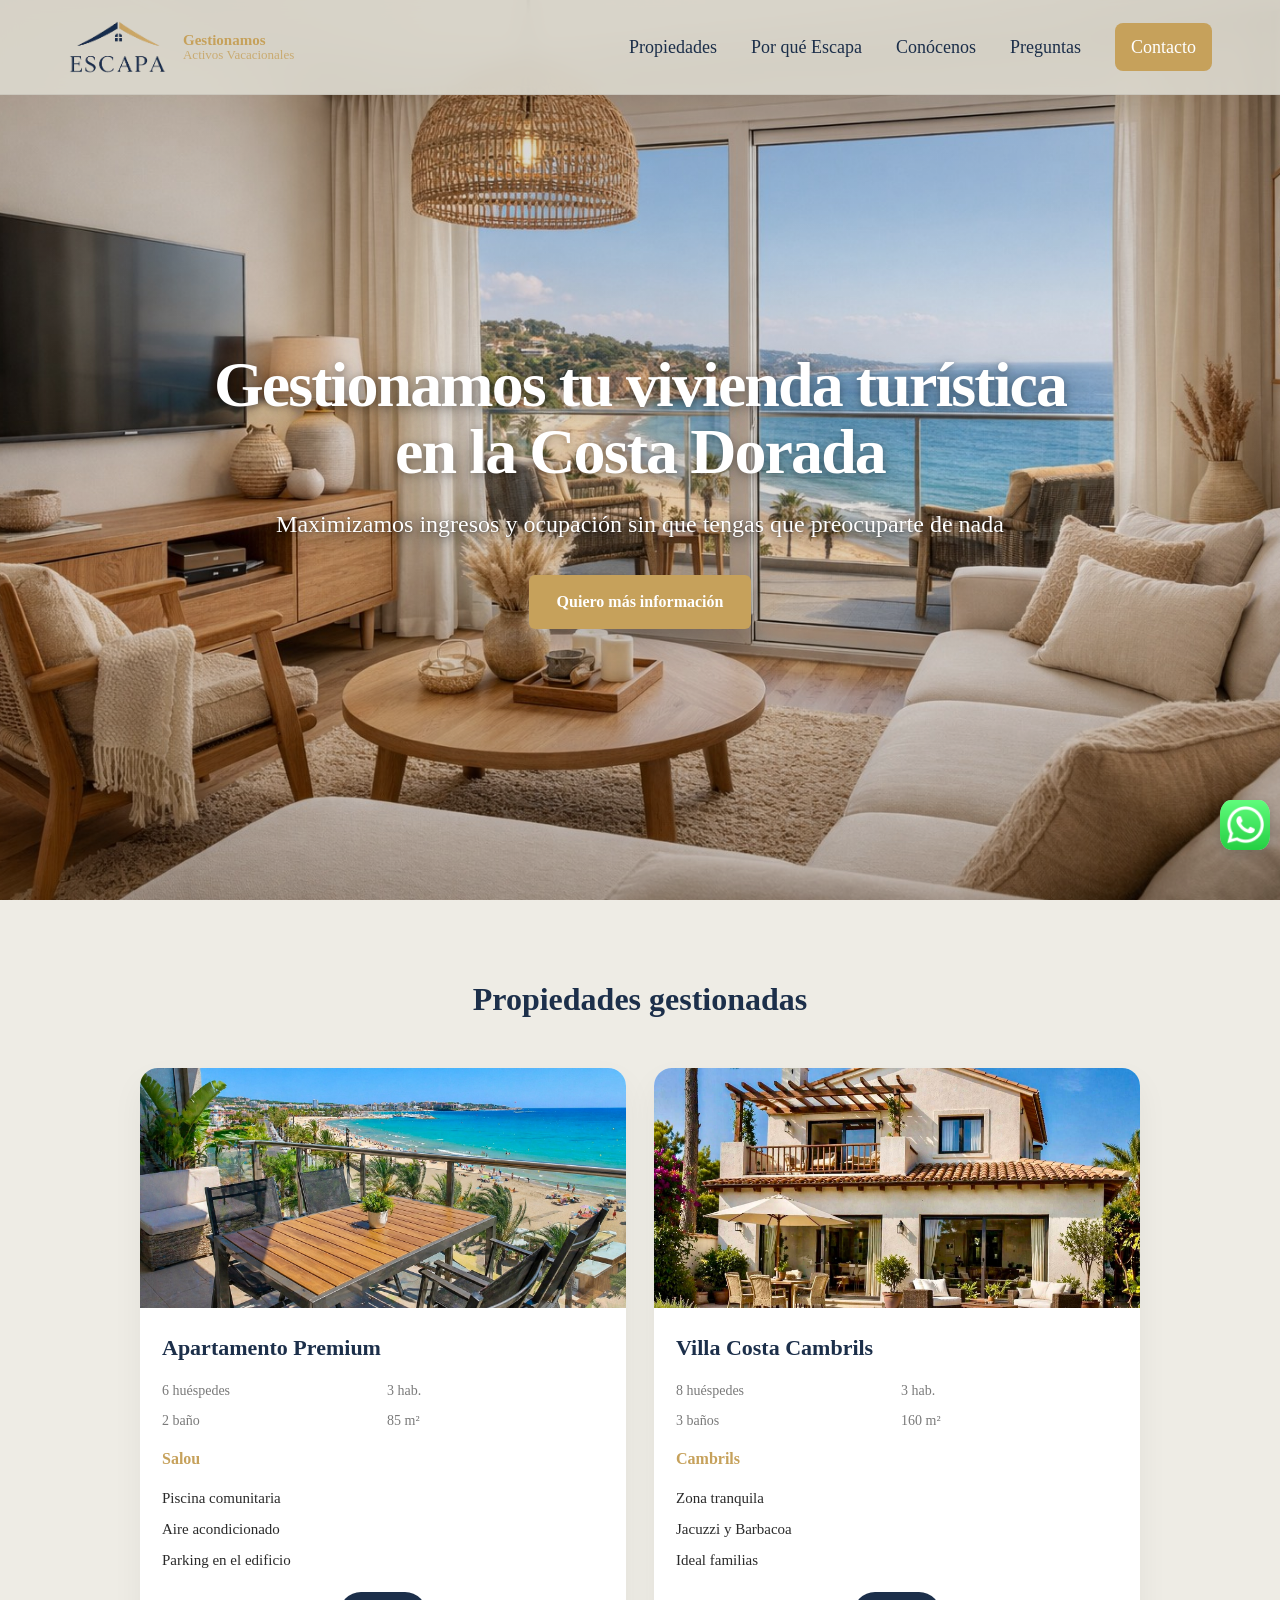
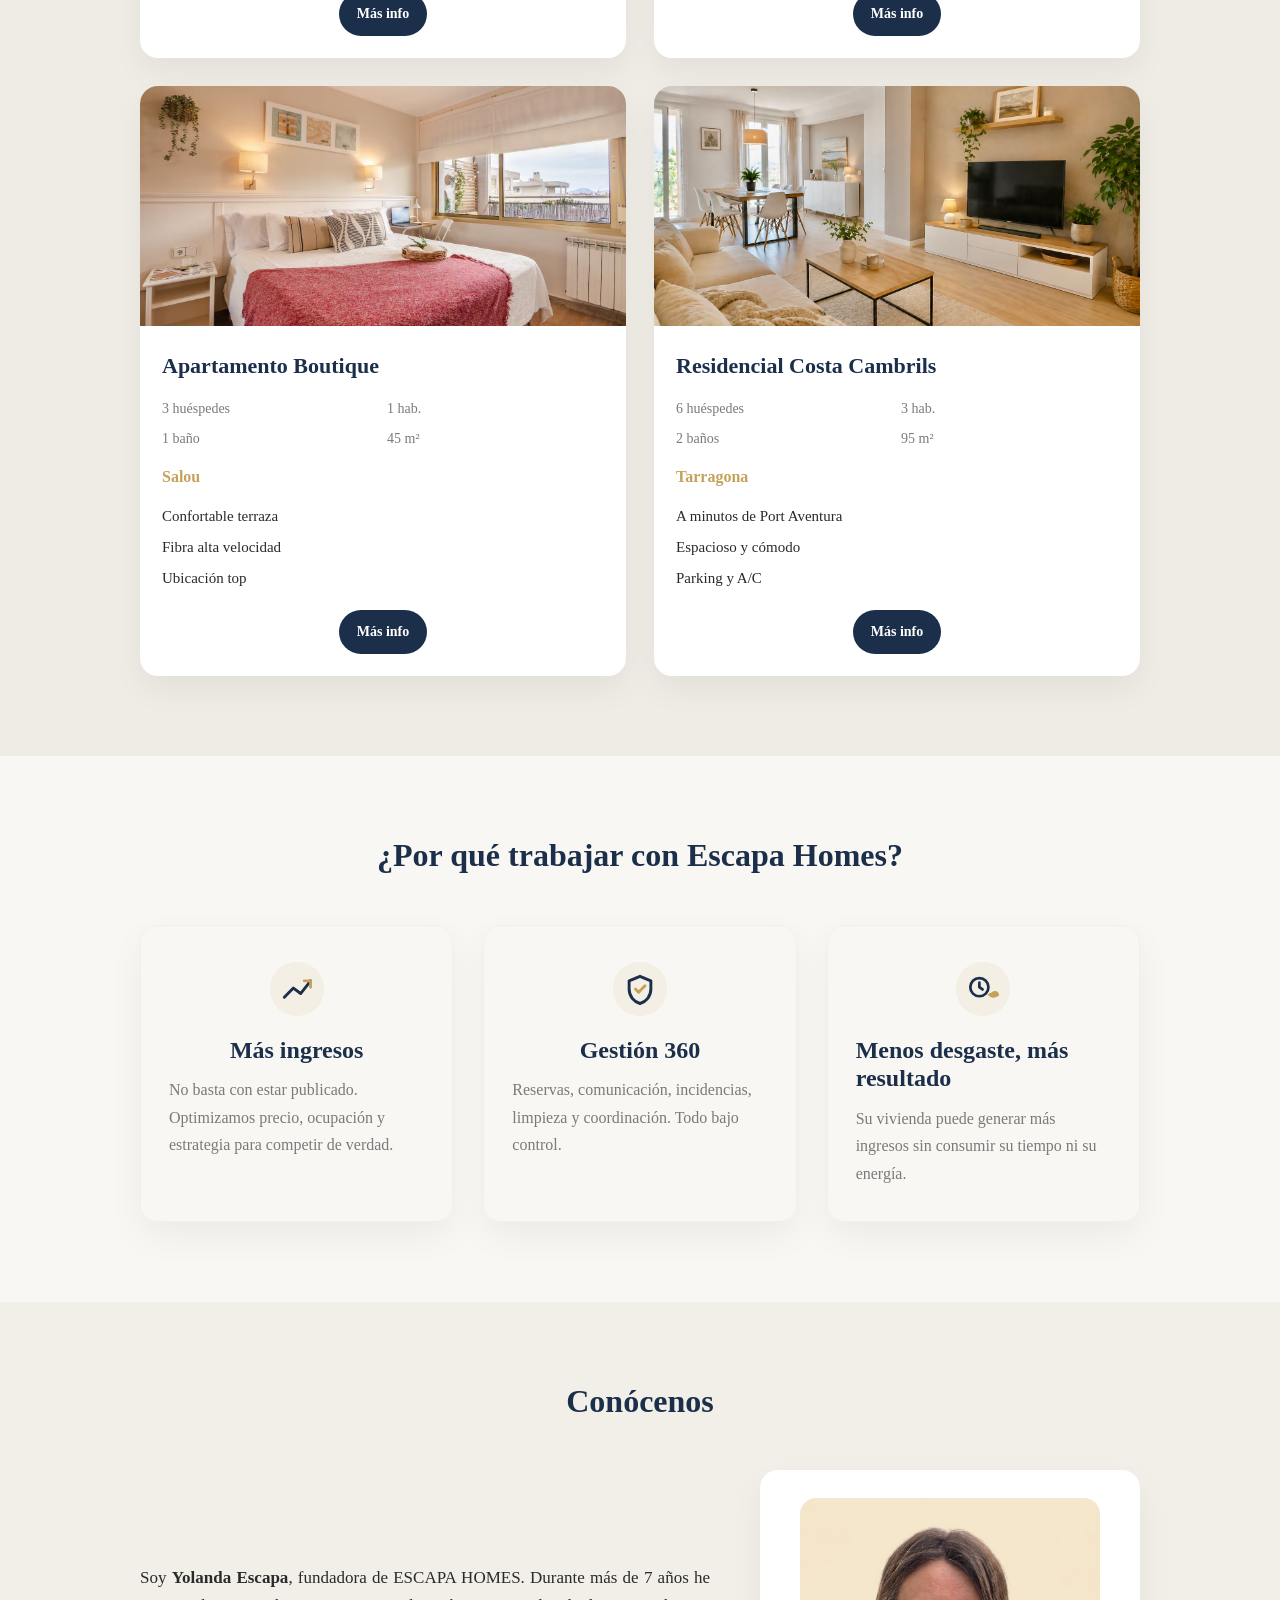
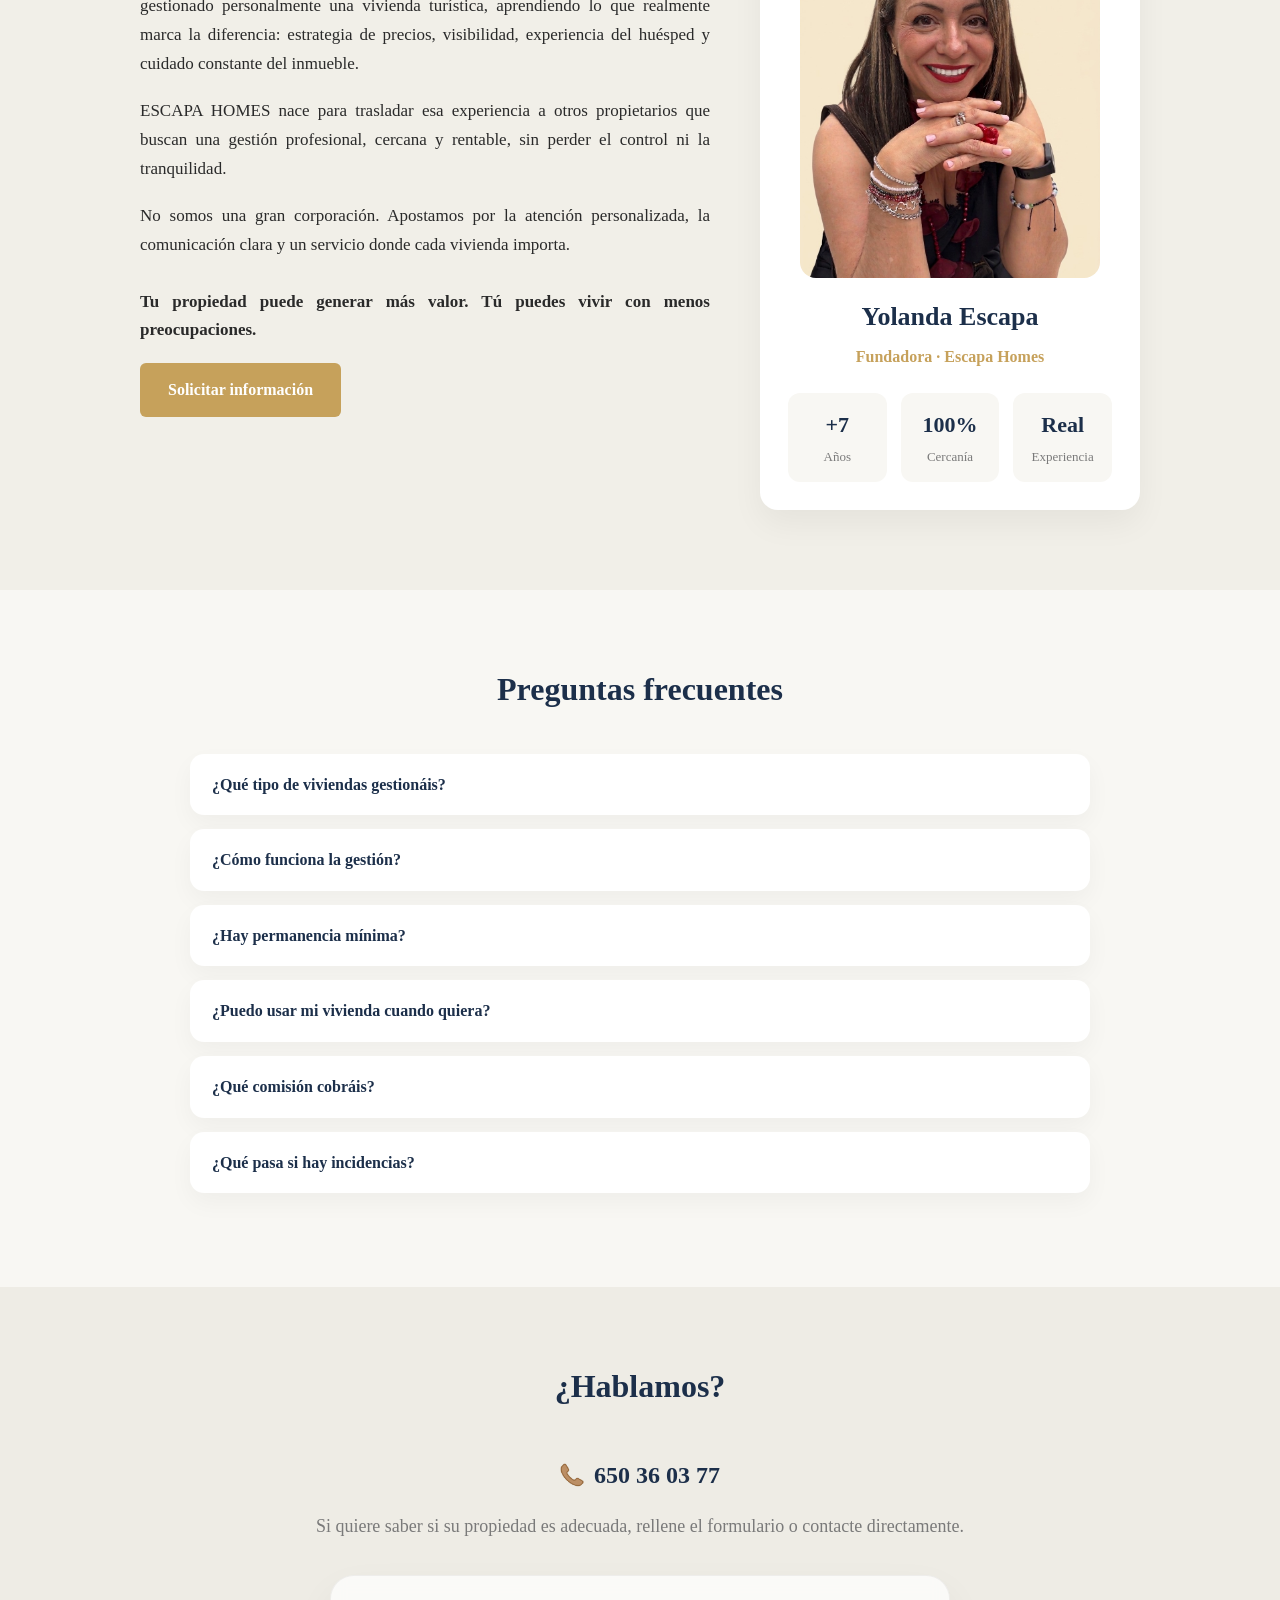
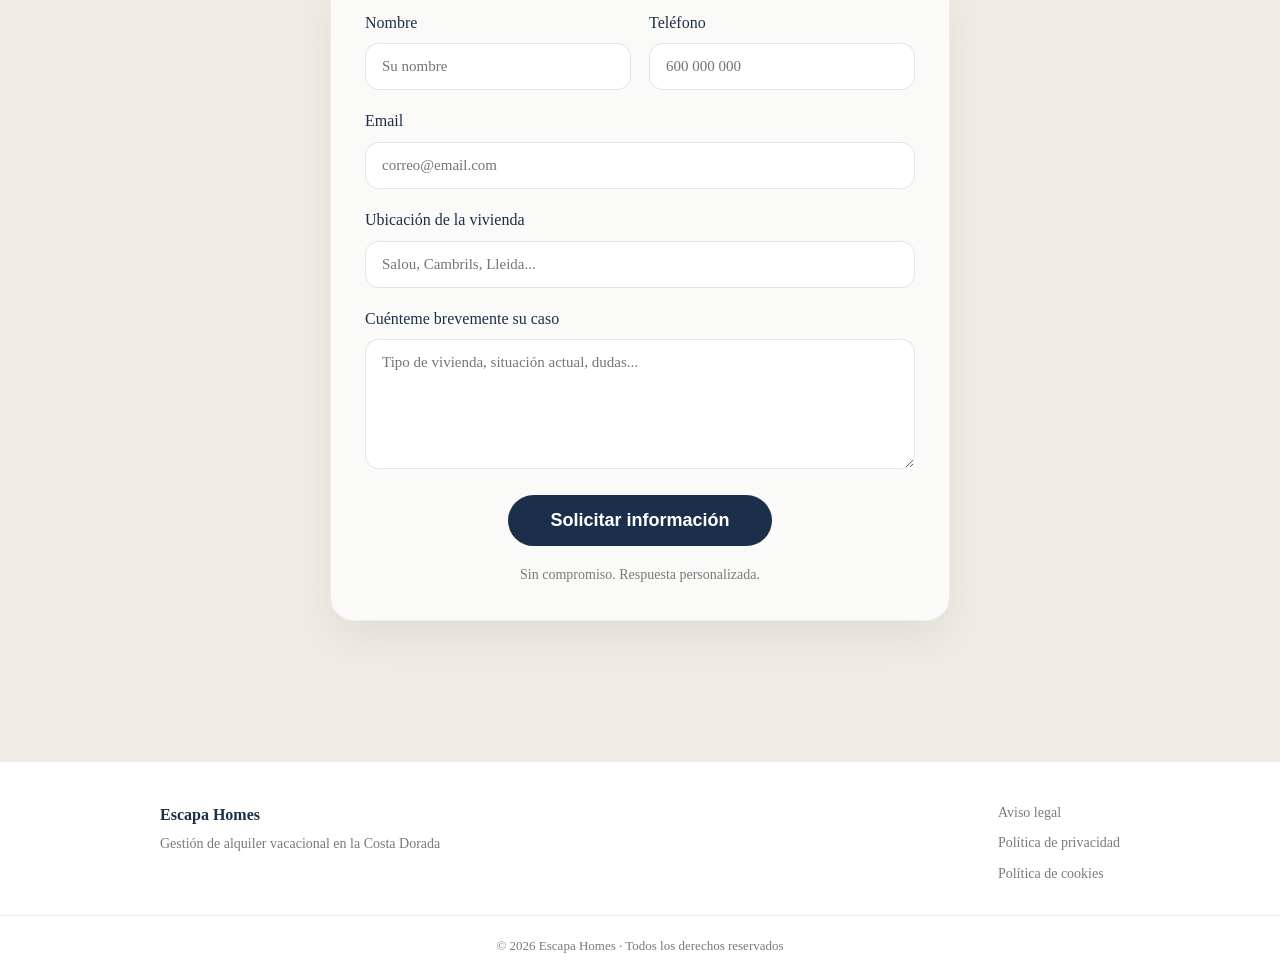
==== commit ee10dddc: "Varios yolandav1" ====
--- a/index.html
+++ b/index.html
@@ -354,7 +354,7 @@
         <img src="img/yolanda.jpg" alt="Yolanda Escapa">
 
         <h3>Yolanda Escapa</h3>
-        <p class="about-role">Fundadora · Gestión Vacacional</p>
+        <p class="about-role">Fundadora · Escapa Homes</p>
 
         <div class="about-stats">
           <div>
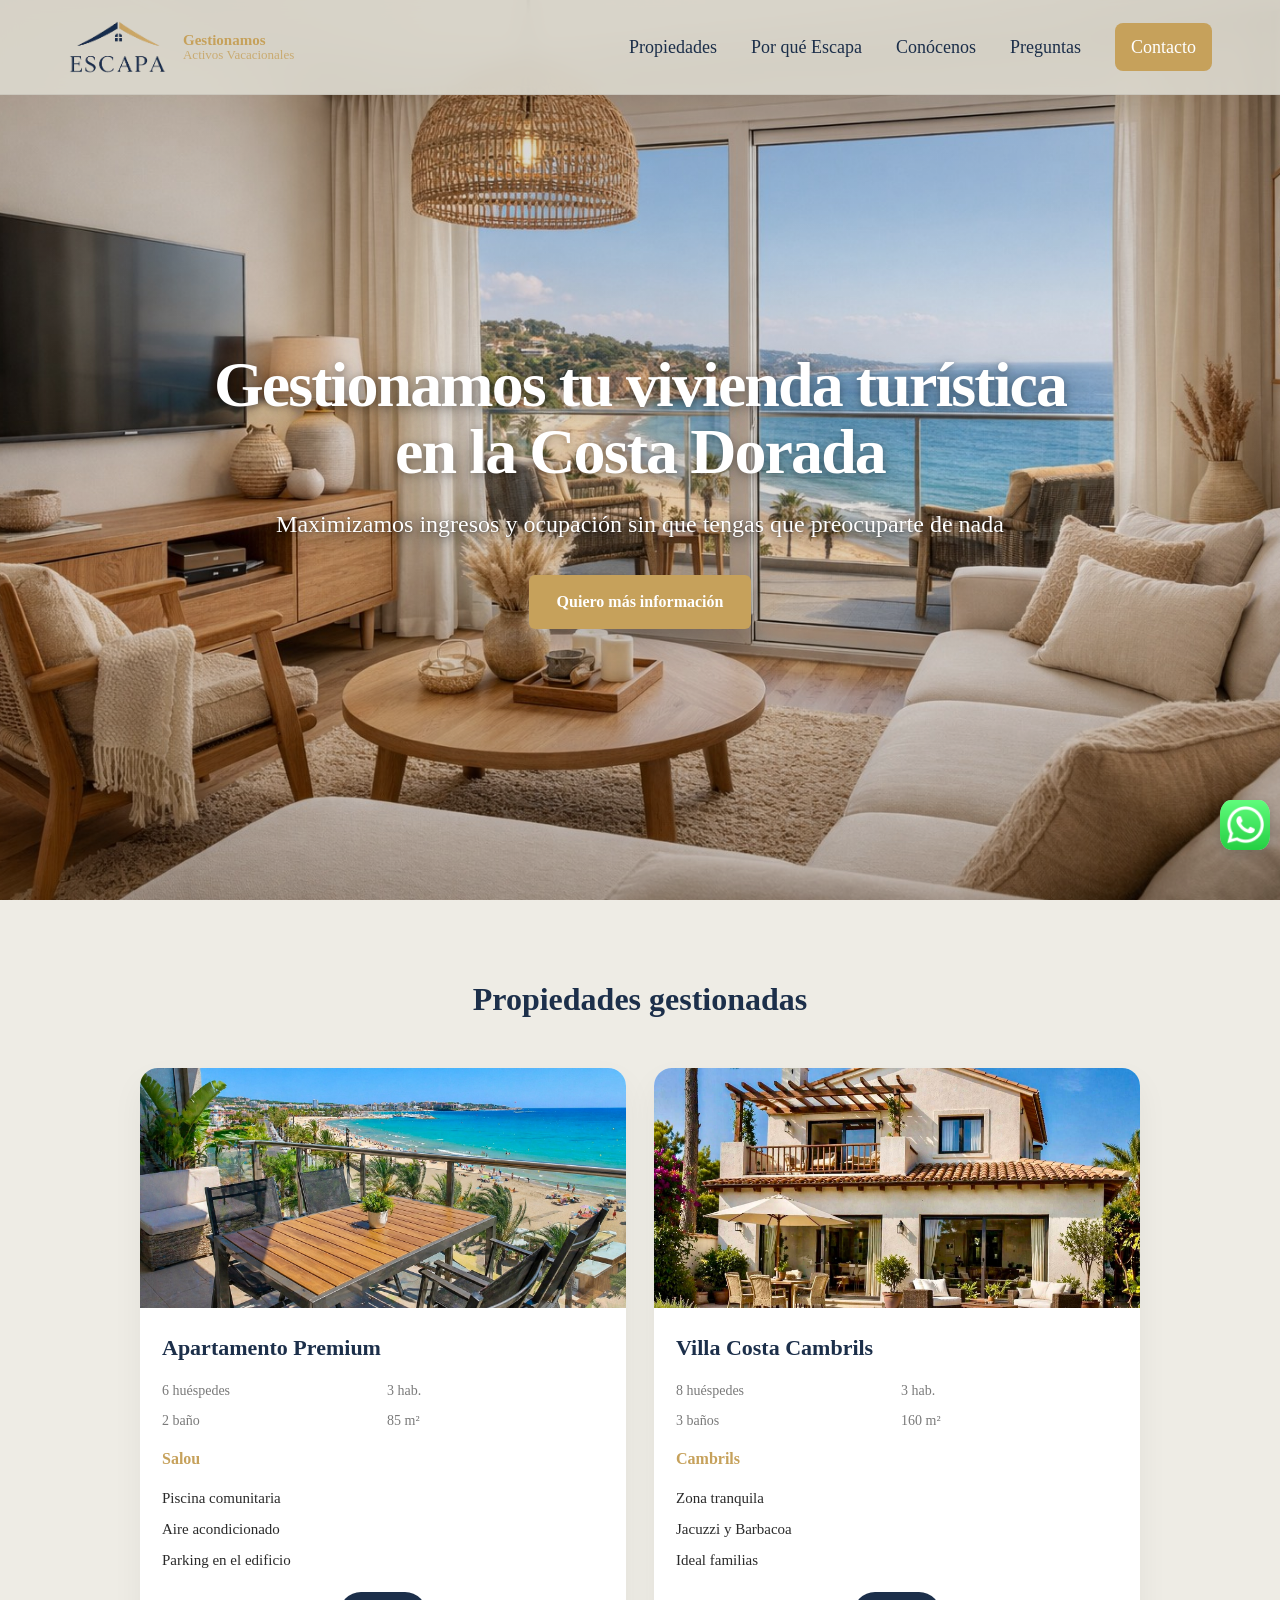
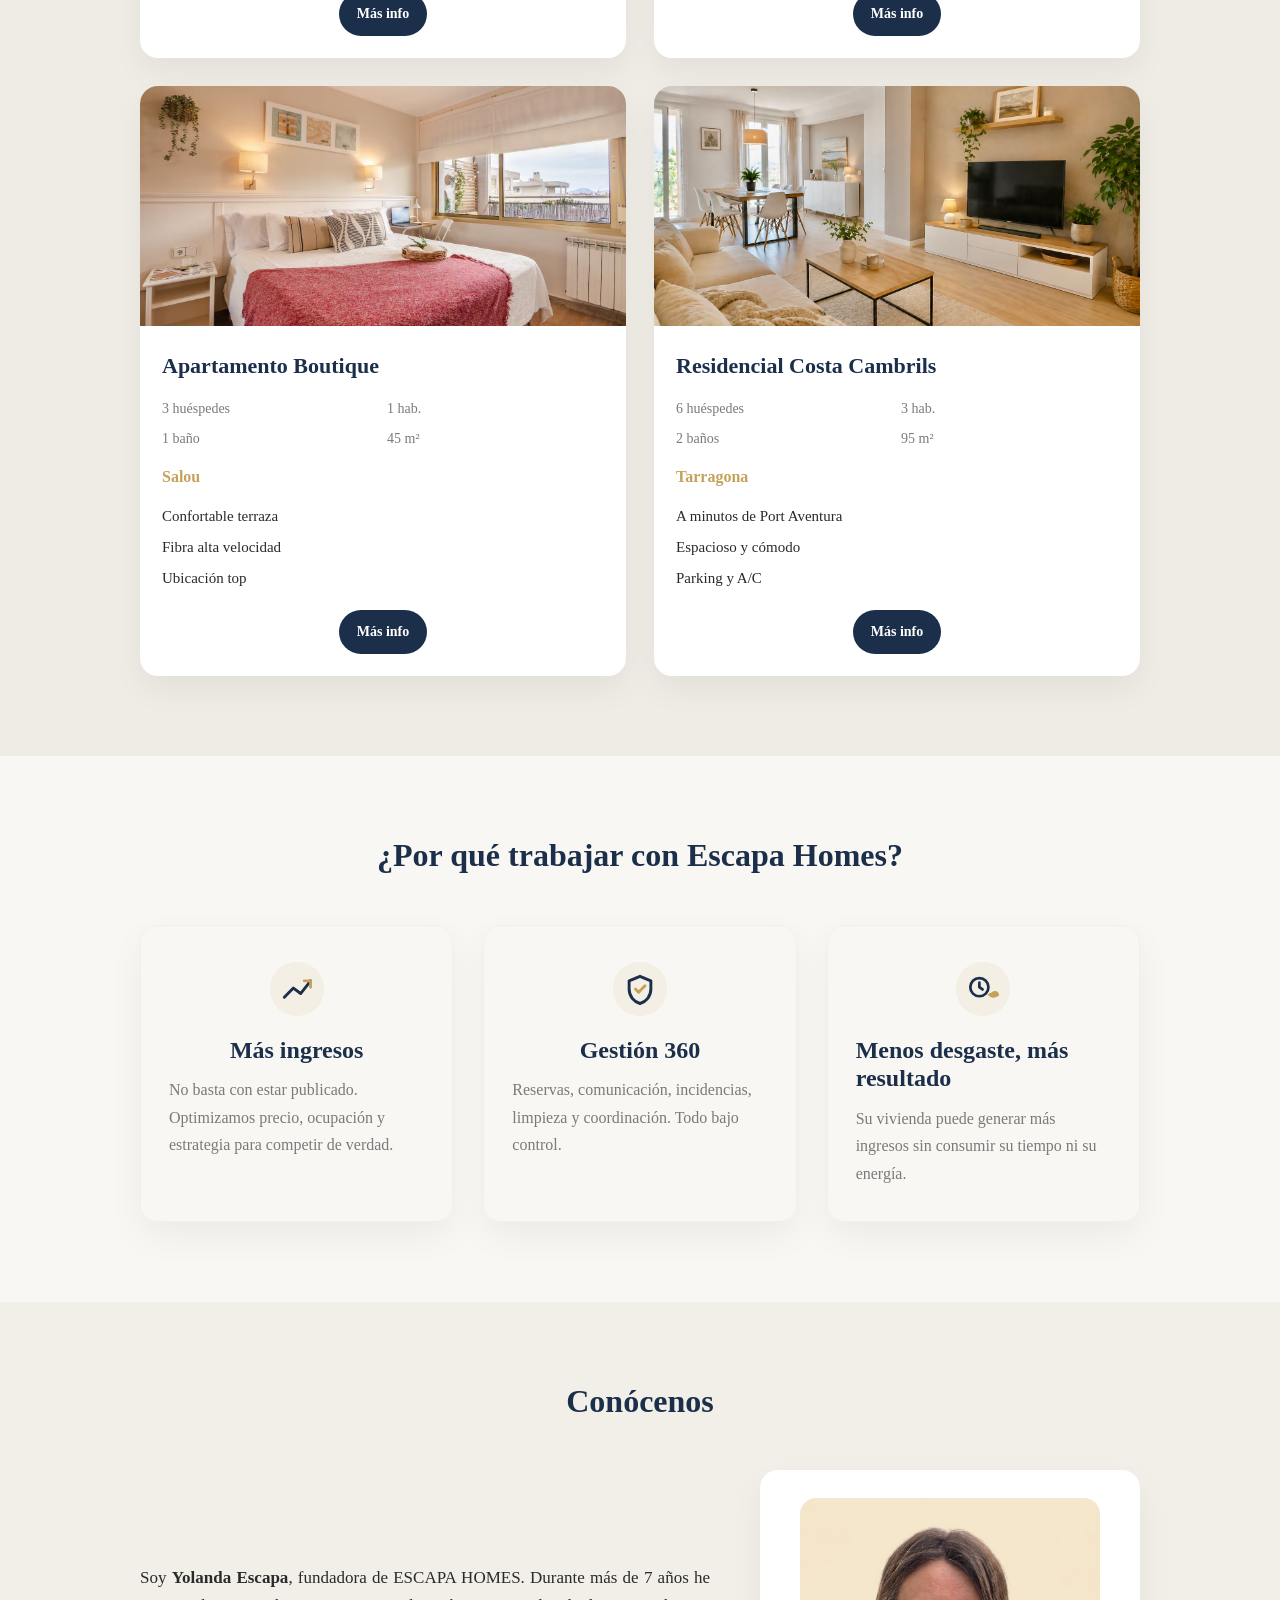
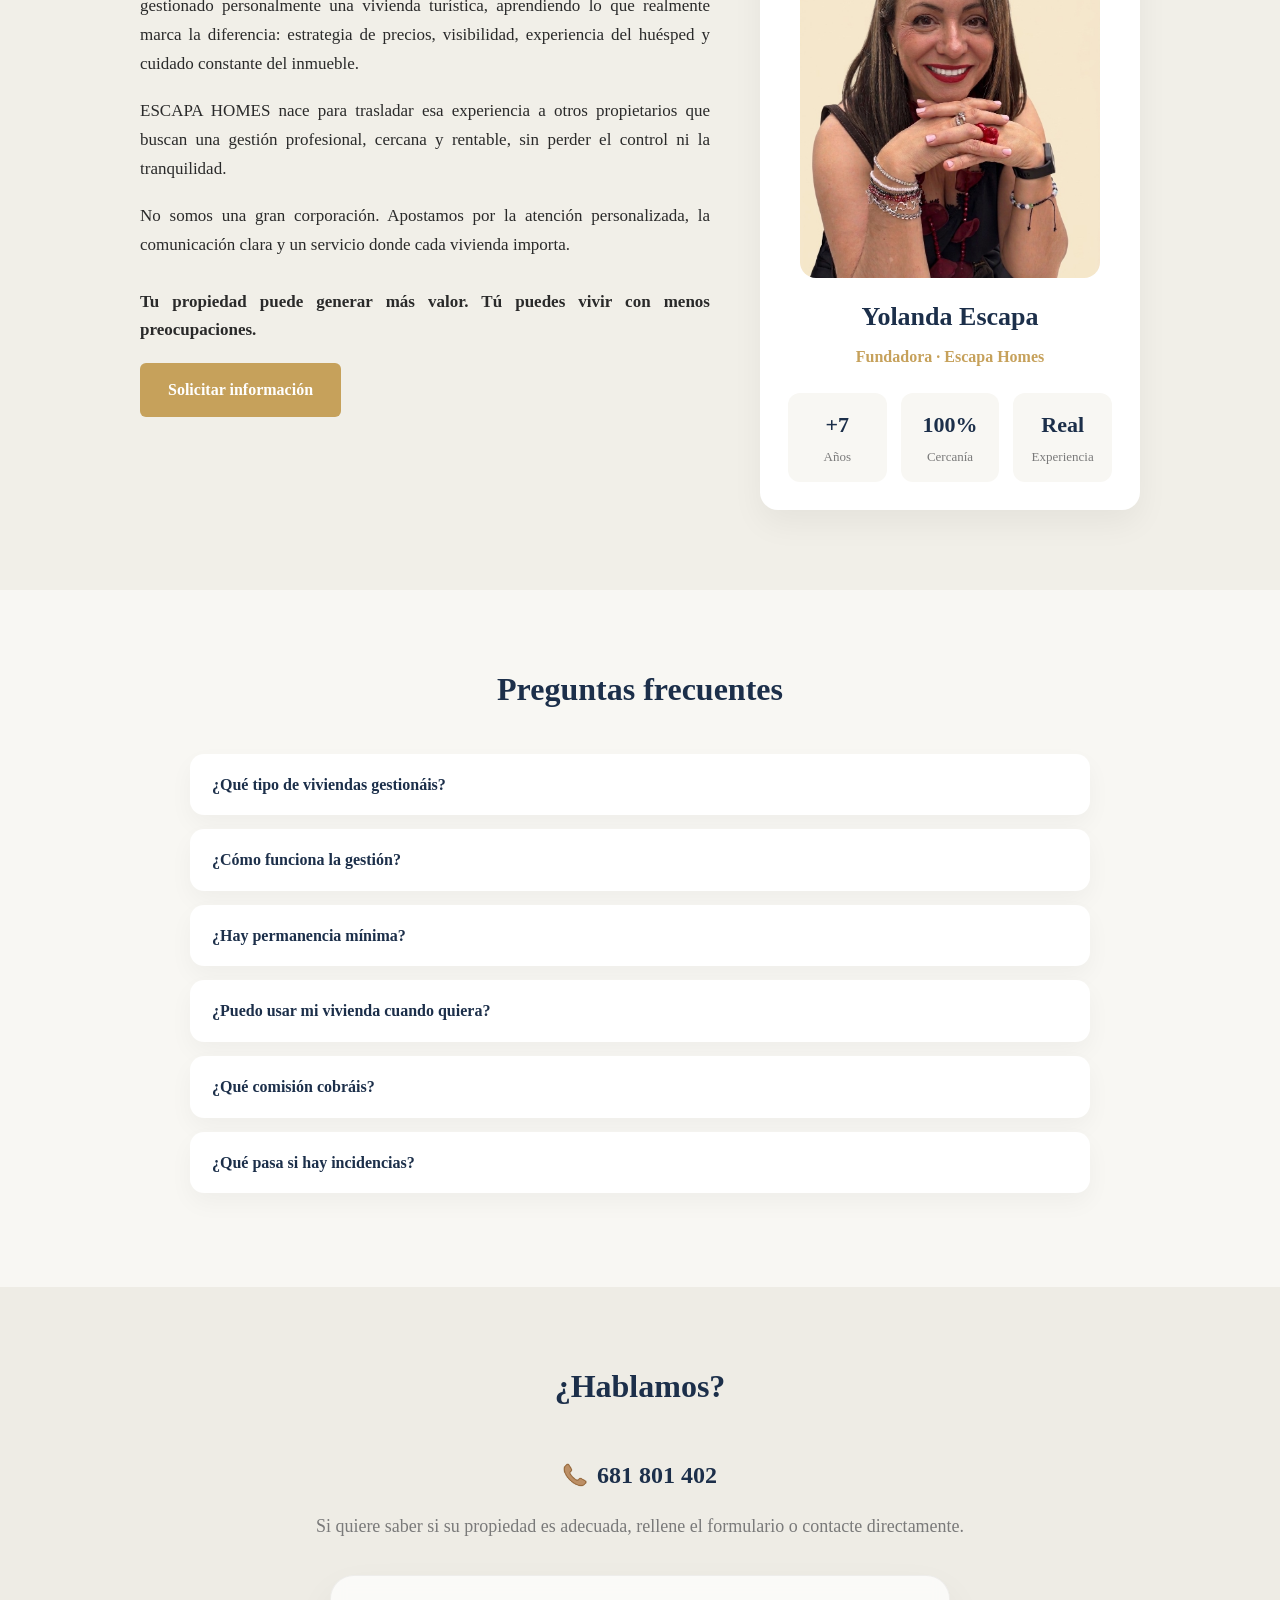
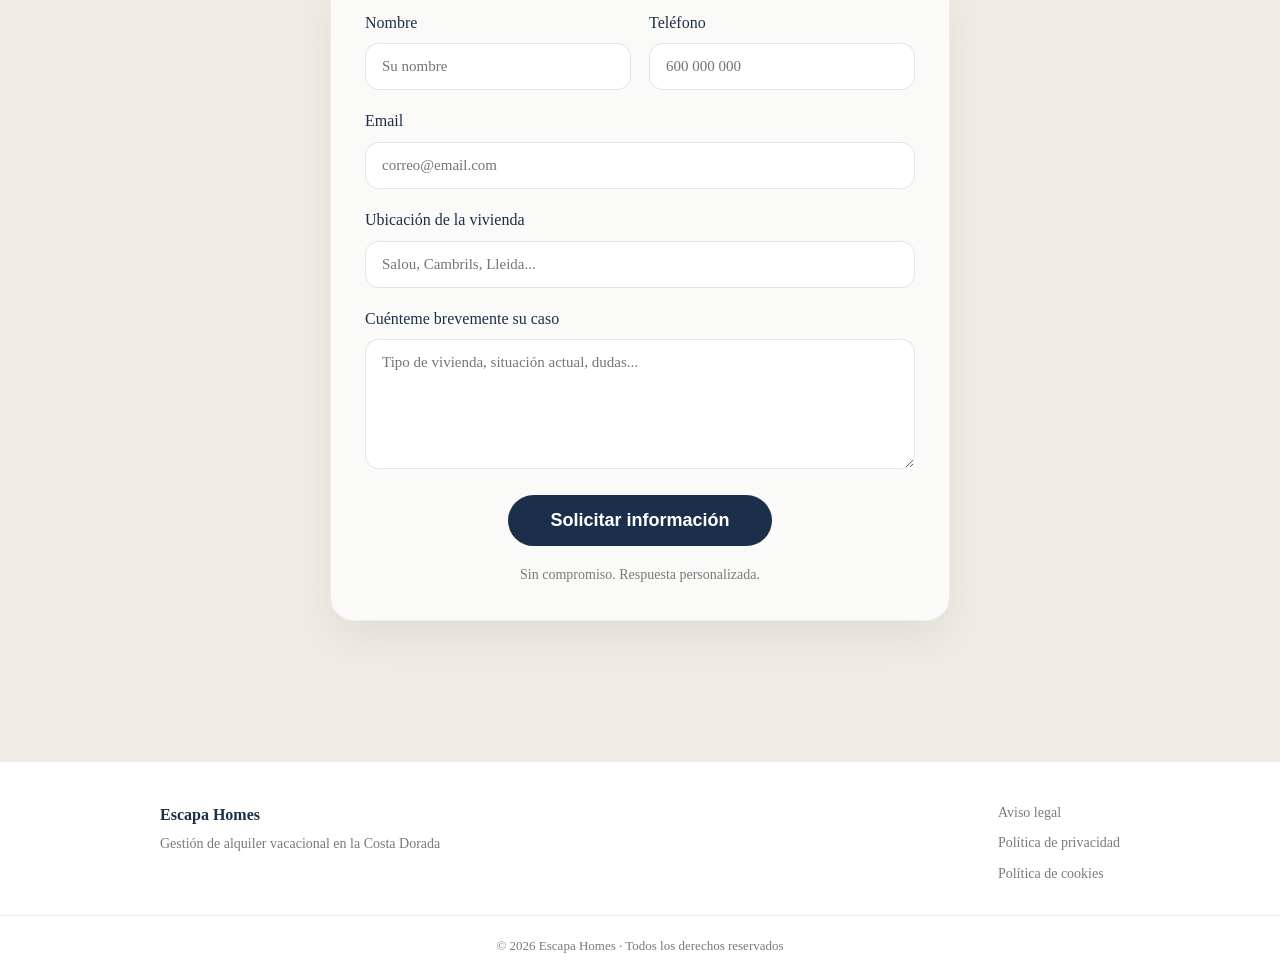
==== commit fe9a13ce: "Num de telefono" ====
--- a/index.html
+++ b/index.html
@@ -448,7 +448,7 @@
 
     <p class="form-phone">
       <img src="/img/telf.png" alt="Teléfono">
-      650 36 03 77
+      681 801 402
     </p>
 
     <p class="form-intro">
@@ -551,7 +551,7 @@
   </div>
 </section>
 
-<a href="https://wa.me/34650360377" target="_blank" class="wh-fixed">
+<a href="https://wa.me/34681801402" target="_blank" class="wh-fixed">
   <img src="/img/logo-whatsapp.png" alt="WhatsApp" />
 </a>
 
